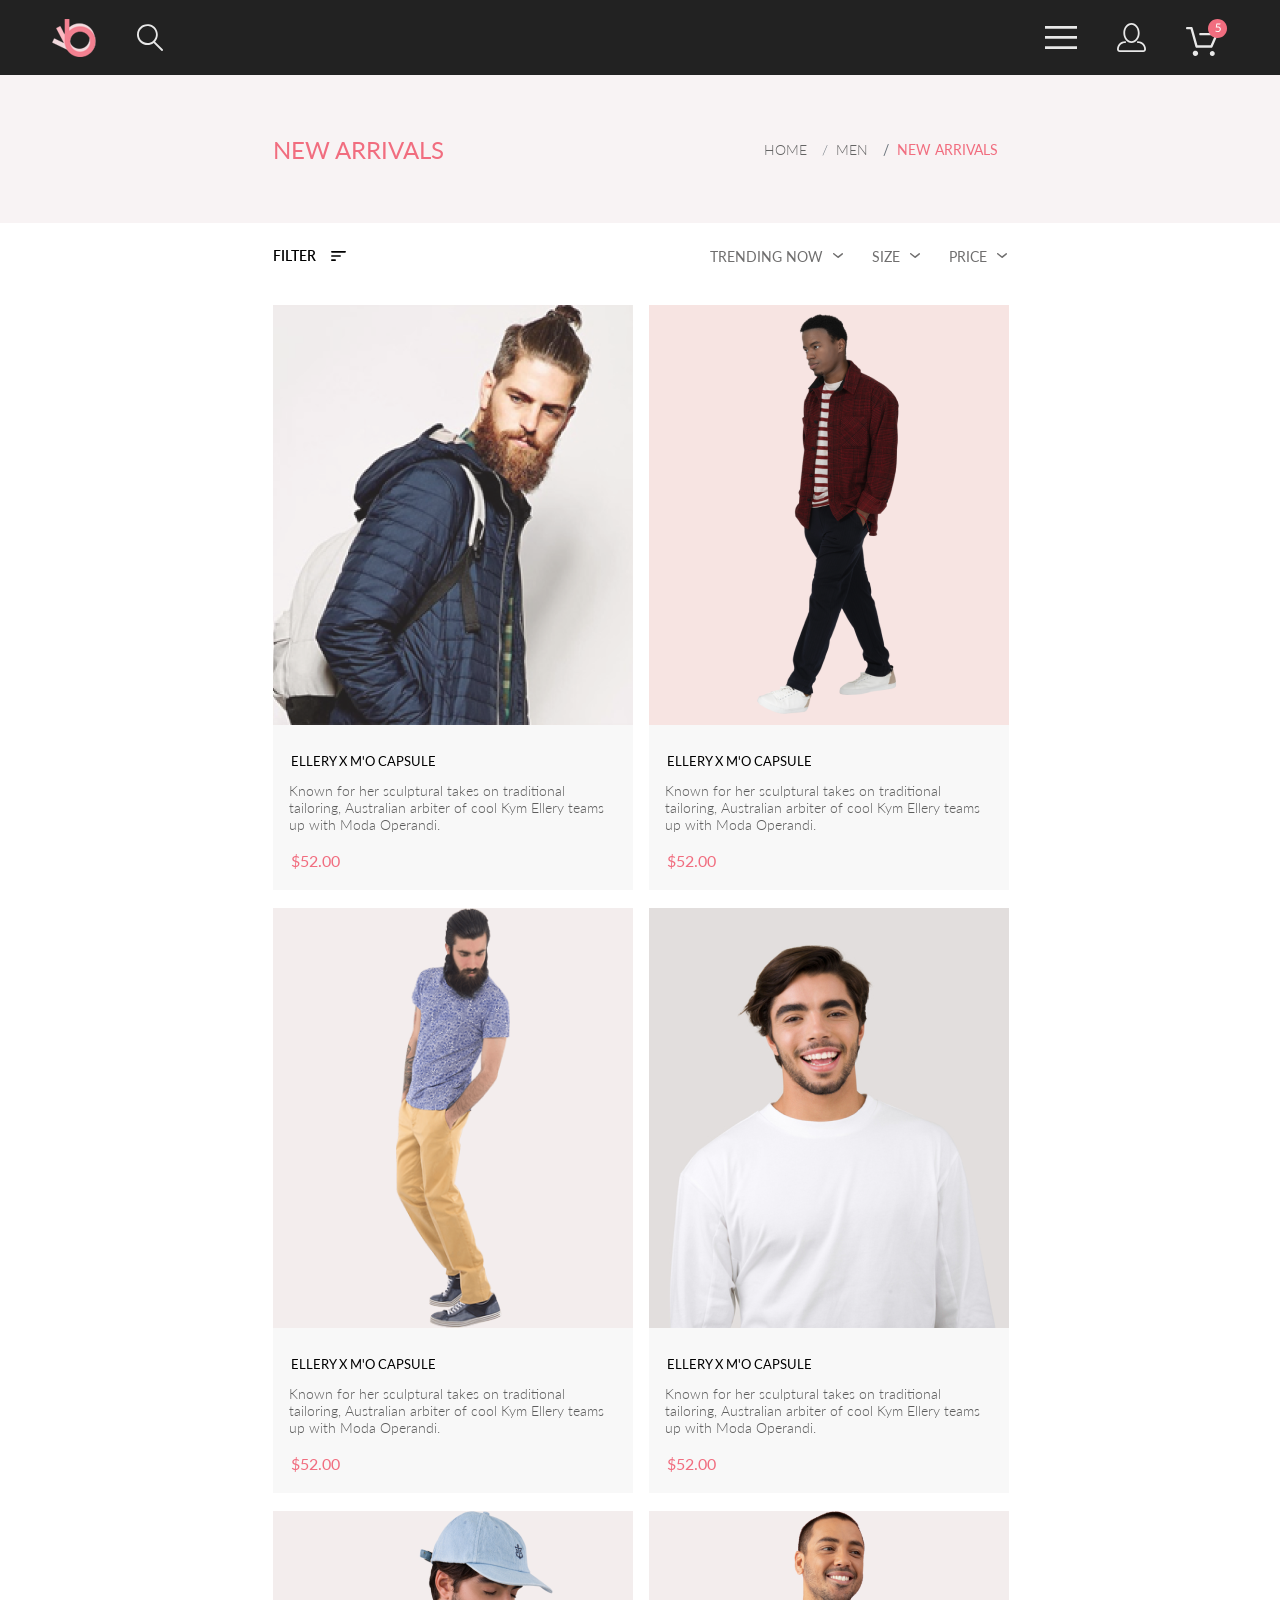
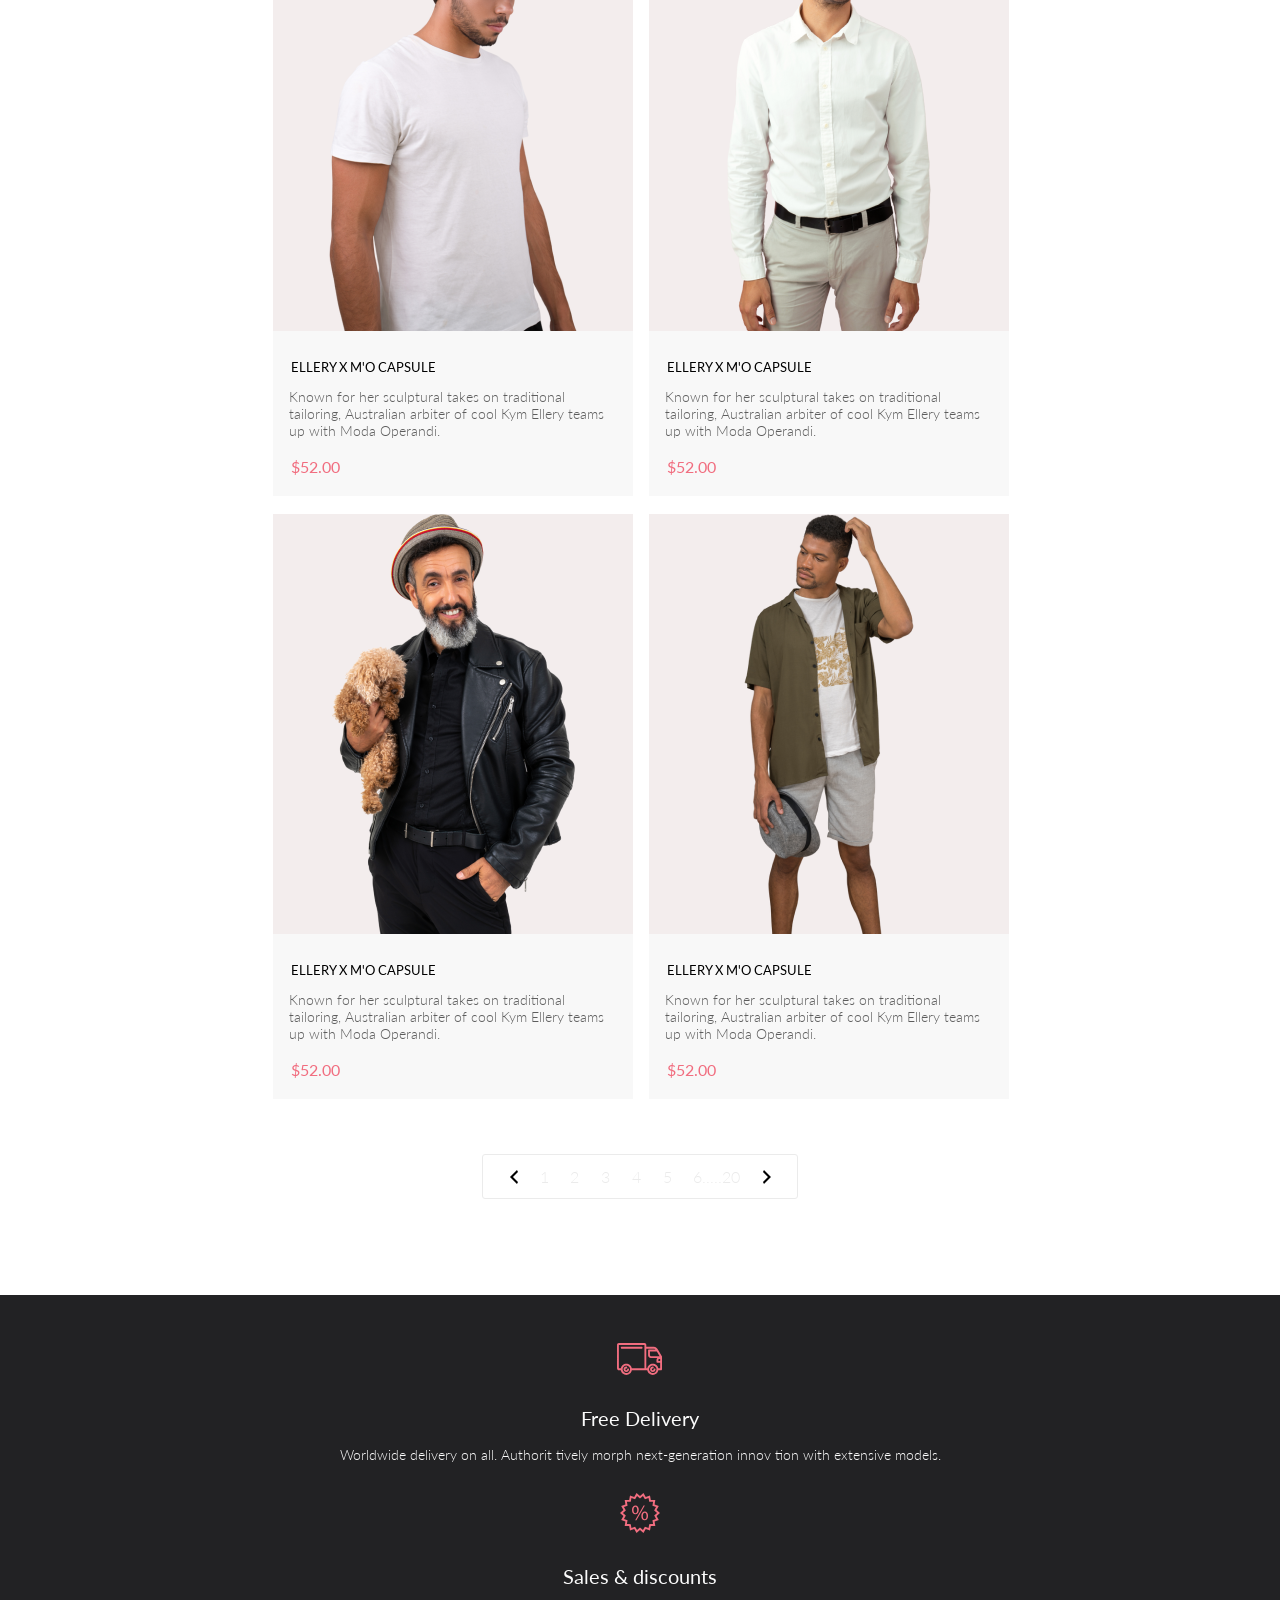
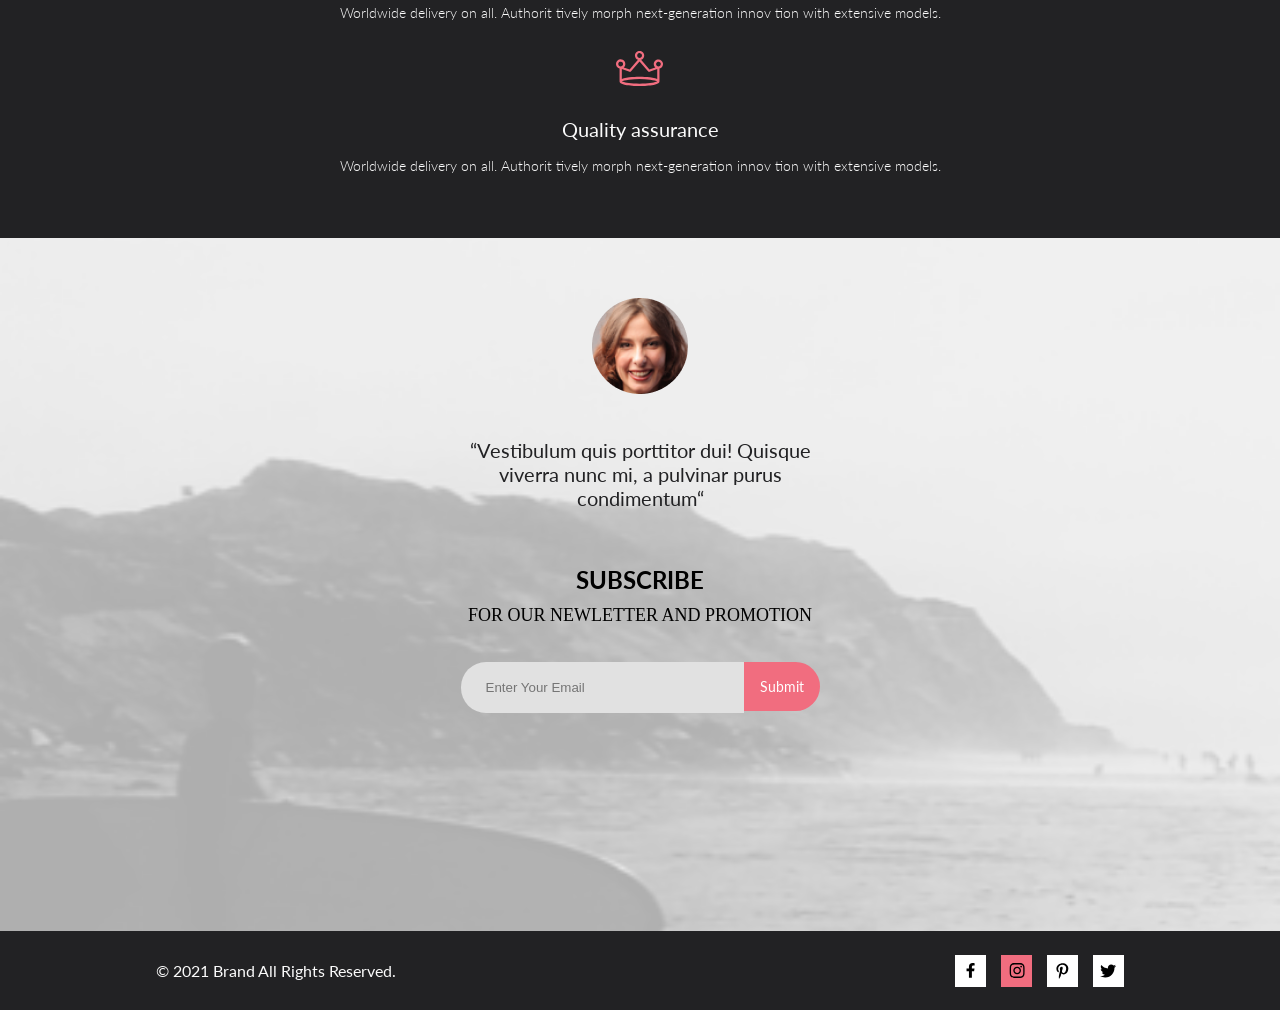
==== lesson-4/catalog.html @ 2f90cafa "init: start homework 4" ====
<!DOCTYPE html>
<html lang="en">
<head>
    <meta charset="UTF-8">
    <meta http-equiv="X-UA-Compatible" content="IE=edge">
    <meta name="viewport" content="width=device-width, initial-scale=1.0">
    <title>Catalog</title>
    <link rel="stylesheet" href="style.css">
    <link rel="preconnect" href="https://fonts.googleapis.com">
    <link rel="preconnect" href="https://fonts.gstatic.com" crossorigin>
    <link href="https://fonts.googleapis.com/css2?family=Lato&display=swap" rel="stylesheet">
    <link rel="preconnect" href="https://fonts.googleapis.com">
    <link rel="preconnect" href="https://fonts.gstatic.com" crossorigin>
    <link href="https://fonts.googleapis.com/css2?family=Lato:wght@300;400&display=swap" rel="stylesheet">
</head>
<body>
    <header>
        <nav>
            <ul class="nav__list">
                <li class="nav__left">
                    <div class="nav__item"><img src="images/Logo.svg" alt="Logo"></div>
                    <div class="nav__item"><img src="images/Search.svg" alt="Search"></div>
                </li>
                <li class="nav__right">
                    <div class="nav__item"><img src="images/Menu.svg" alt="nav"></div>
                    <div class="nav__item"><img src="images/Personal.svg" alt="Personal"></div>
                    <div class="nav__item"><img src="images/Basket.svg" alt="Basket"></div>   
                </li>
            </ul>
        </nav>
        <div class="breadcrump__block">
            <div class="container breadcrump__block">
                <div class="breadcrump__heading">New arrivals</div>
                <div class="breadcrumb">
                    <a class="breadcrumb-item" href="#">home</a>
                    <a class="breadcrumb-item" href="#">men</a>
                    <div class="breadcrumb-item breadcrumb-item_active">New arrivals</div>
                </div>  
            </div>
        </div>
    </header>
    <div class="container">
        <div class="filter">
            <div class="filter_left">
                <span class="filter_left_text">FILTER</span>
                <img class="filter_icon" src="images/filter.svg" alt="filter">
            </div>
            <div class="filter_right">
                <div class="filter_right_text">TRENDING NOW</div>
                <img src="images/vector_filter.svg" alt="filter">
                <div class="filter_right_text">SIZE</div>
                <img src="images/vector_filter.svg" alt="filter">
                <div class="filter_right_text">PRICE</div>
                <img src="images/vector_filter.svg" alt="filter">
            </div>
        </div>
    </div>
    <main class="container main_catalog">
        <div class="main__list">
            <div class="main__card">
                <img src="images/main_bags.png" alt="main_bags">
                <div class="main__card_header">Ellery x M'O capsule</div>
                <div class="main__card_description">Known for her sculptural takes on traditional tailoring, Australian arbiter of cool Kym Ellery teams up with Moda Operandi.</div>
                <div class="item_description main__card_price">$52.00</div>
            </div>
            <div class="main__card">
                <img src="images/main_sneakers.png" alt="main_bags">
                <div class="main__card_header">Ellery x M'O capsule</div>
                <div class="main__card_description">Known for her sculptural takes on traditional tailoring, Australian arbiter of cool Kym Ellery teams up with Moda Operandi.</div>
                <div class="item_description main__card_price">$52.00</div>
            </div>
            <div class="main__card main__card_none">
                <img src="images/main_hats.png" alt="main_bags">
                <div class="main__card_header">Ellery x M'O capsule</div>
                <div class="main__card_description">Known for her sculptural takes on traditional tailoring, Australian arbiter of cool Kym Ellery teams up with Moda Operandi.</div>
                <div class="item_description main__card_price">$52.00</div>
            </div>
            <div class="main__card">
                <img src="images/main_boots.png" alt="main_bags">
                <div class="main__card_header">Ellery x M'O capsule</div>
                <div class="main__card_description">Known for her sculptural takes on traditional tailoring, Australian arbiter of cool Kym Ellery teams up with Moda Operandi.</div>
                <div class="item_description main__card_price">$52.00</div>
            </div>
            <div class="main__card">
                <img src="images/main_longsleeve.png" alt="main_bags">
                <div class="main__card_header">Ellery x M'O capsule</div>
                <div class="main__card_description">Known for her sculptural takes on traditional tailoring, Australian arbiter of cool Kym Ellery teams up with Moda Operandi.</div>
                <div class="item_description main__card_price">$52.00</div>
            </div>
            <div class="main__card">
                <img src="images/main_caps.png" alt="main_bags">
                <div class="main__card_header">Ellery x M'O capsule</div>
                <div class="main__card_description">Known for her sculptural takes on traditional tailoring, Australian arbiter of cool Kym Ellery teams up with Moda Operandi.</div>
                <div class="item_description main__card_price">$52.00</div>
            </div>
            <div class="main__card">
                <img src="images/main_t-shirts.png" alt="main_bags">
                <div class="main__card_header">Ellery x M'O capsule</div>
                <div class="main__card_description">Known for her sculptural takes on traditional tailoring, Australian arbiter of cool Kym Ellery teams up with Moda Operandi.</div>
                <div class="item_description main__card_price">$52.00</div>
            </div>
            <div class="main__card">
                <img src="images/main_cowboy.png" alt="main_bags">
                <div class="main__card_header">Ellery x M'O capsule</div>
                <div class="main__card_description">Known for her sculptural takes on traditional tailoring, Australian arbiter of cool Kym Ellery teams up with Moda Operandi.</div>
                <div class="item_description main__card_price">$52.00</div>
            </div>
            <div class="main__card">
            <img src="images/main_pants.png" alt="main_bags">
            <div class="main__card_header">Ellery x M'O capsule</div>
            <div class="main__card_description">Known for her sculptural takes on traditional tailoring, Australian arbiter of cool Kym Ellery teams up with Moda Operandi.</div>
            <div class="item_description main__card_price">$52.00</div>
            </div>
        </div>
    </main>
    <div class="pagination">
        <img src="images/pagination_left.svg" alt="pagination_left">
        <a class="page" href="#">1</a>
        <a class="page" href="#">2</a>
        <a class="page" href="#">3</a>
        <a class="page" href="#">4</a>
        <a class="page" href="#">5</a>
        <a class="page" href="#">6.....20</a>
        <img src="images/pagination_right.svg" alt="pagination_right">
    </div>
    <div class="advantages_back">
        <div class="container advantages">
            <div class="advantages__block">
                <img src="images/advantages__delivery.svg" alt="advantages__delivery">
                <div class="advantages_heading">Free Delivery</div>
                <div class="advantages_explanation">Worldwide delivery on all. Authorit tively morph next-generation innov tion with extensive models.</div>
            </div>
            <div class="advantages__block">
                <img src="images/advantages__sales.svg" alt="advantages__sales">
                <div class="advantages_heading">Sales & discounts</div>
                <div class="advantages_explanation">Worldwide delivery on all. Authorit tively morph next-generation innov tion with extensive models.</div>
            </div>
            <div class="advantages__block">
                <img src="images/advantages__quality.svg" alt="advantages__quality">
                <div class="advantages_heading">Quality assurance</div>
                <div class="advantages_explanation">Worldwide delivery on all. Authorit tively morph next-generation innov tion with extensive models.</div>
            </div>
        </div>
    </div>
    <div class="subscribes_back">
        <div class="subscribes">
            <div class="subscribes__reveiw">
                <img src="images/subscribe_reviewer.png" alt="subscribes__reveiwer">
                <div class="subscribes_quote">“Vestibulum quis porttitor dui! Quisque viverra nunc mi, a pulvinar purus condimentum“</div>
            </div>
            <div class="subscribe_us">
                <div class="subscribes_heading">SUBSCRIBE</div>
                <div class="subscribes_explanation">FOR OUR NEWLETTER AND PROMOTION</div>
                <div class="subscribe_block">
                    <form action="" id="form_subscribe">
                        <input type="email" class="subscribe__form_email" placeholder="Enter Your Email"></input>
                    </form>
                    <button class="subscribe__form_button" type="submit" form="form_subscribe" value="Submit">Submit</button>

                </div>                
            </div>
        </div>
    </div>
    <footer>
        <div class="footer__copy">&copy; 2021  Brand  All Rights Reserved.</div>
        <div class="footer__links">
            <div class="footer__icons">
                <img src="images/icons_facebook.svg" alt="icons_facebook">
            </div>
            <div class="footer__icons" style="background-color: #F16D7F">
                <img src="images/icons_instagram.svg" alt="icons_instagram">
            </div>
            <div class="footer__icons">
                <img src="images/icons_pinterest.svg" alt="icons_pinterest">
            </div>
            <div class="footer__icons">
                <img src="images/icons_twitter.svg" alt="icons_twitter">
            </div>
       </div>
    </footer>
</body>
</html>
---- lesson-4/style.css ----
* { margin: 0 auto; }

nav { padding: 0 231px; background-color: #222; }

.nav__list { display: -webkit-box; display: -ms-flexbox; display: flex; -webkit-box-pack: justify; -ms-flex-pack: justify; justify-content: space-between; list-style-type: none; height: 75px; -webkit-box-align: center; -ms-flex-align: center; align-items: center; padding: 0; }

.nav__left { margin: 0; display: -webkit-box; display: -ms-flexbox; display: flex; -webkit-box-pack: justify; -ms-flex-pack: justify; justify-content: space-between; }

.nav__right { margin: 0; display: -webkit-box; display: -ms-flexbox; display: flex; -webkit-box-pack: justify; -ms-flex-pack: justify; justify-content: space-between; }

.nav__item { display: -webkit-box; display: -ms-flexbox; display: flex; -ms-flex-item-align: center; align-self: center; margin: 0 20px; }

.breadcrump__block { background-color: #F8F3F4; height: 148px; display: -webkit-box; display: -ms-flexbox; display: flex; -webkit-box-align: center; -ms-flex-align: center; align-items: center; -webkit-box-pack: justify; -ms-flex-pack: justify; justify-content: space-between; }

.breadcrump__heading { font-family: Lato; font-size: 24px; line-height: 29px; color: #F16D7F; text-transform: uppercase; margin: 0; }

.breadcrumb { list-style: none; display: -webkit-box; display: -ms-flexbox; display: flex; padding-left: 0px; margin: 0; }

.breadcrumb-item { font-family: Lato; font-weight: 300; font-size: 14px; line-height: 17px; color: #636363; padding: 0 10px 0 5px; text-transform: uppercase; text-decoration: none; }

.breadcrumb-item_active { font-weight: normal; color: #F16D7F; }

.breadcrumb-item + .breadcrumb-item::before { display: inline-block; padding-right: 0.5rem; color: #6c757d; content: "/"; }

.filter { display: -webkit-box; display: -ms-flexbox; display: flex; -webkit-box-pack: justify; -ms-flex-pack: justify; justify-content: space-between; width: 670px; margin: 51px 0 65px; }

.filter_left { margin: 0; }

.filter_left .filter_left_text { font-family: Lato; font-weight: 600; font-size: 14px; line-height: 17px; color: #000000; padding-right: 11px; }

.filter_right { margin: 0; display: -webkit-box; display: -ms-flexbox; display: flex; -webkit-box-align: center; -ms-flex-align: center; align-items: center; }

.filter_right_text { display: inline-block; font-family: Lato; font-size: 14px; line-height: 17px; color: #6F6E6E; padding: 0 10px 0 28px; }

.top { height: 764px; background-image: url(images/Background_header.png); display: -webkit-box; display: -ms-flexbox; display: flex; -webkit-box-pack: justify; -ms-flex-pack: justify; justify-content: space-between; }

.top__header { border-left: 12px solid #F16D7F; text-transform: uppercase; font-family: 'Lato', sans-serif; font-size: 32px; line-height: 44px; color: #222222; margin-top: 290px; padding-left: 16px; }

.small-caps { font-size: 150%; }

article { margin-top: 65px; }

.for_women { -ms-grid-row: 1; -ms-grid-column: 1; grid-area: for_women; position: relative; background-image: url(images/for_women.png); background-size: cover; height: 260px; width: 360px; }

.for_men { -ms-grid-row: 1; -ms-grid-column: 2; grid-area: for_men; position: relative; background-image: url(images/for_men.png); background-size: cover; height: 260px; width: 360px; }

.for_kids { -ms-grid-row: 1; -ms-grid-column: 3; grid-area: for_kids; position: relative; background-image: url(images/for_kids.png); background-size: cover; height: 260px; width: 360px; }

.accesories { -ms-grid-row: 2; -ms-grid-column: 1; -ms-grid-column-span: 3; grid-area: accesories; position: relative; width: inherit; background-image: url(images/accesories.png); background-position: center; background-size: cover; height: 180px; width: 1140px; }

.item__list { display: -ms-grid; display: grid; -ms-grid-columns: (1fr)[3]; grid-template-columns: repeat(3, 1fr); -ms-grid-rows: auto; grid-template-rows: auto; grid-template-areas: "for_women for_men for_kids"  "accesories accesories accesories"; grid-gap: 30px; }

.item__for_women { position: absolute; margin-left: 103px; margin-top: 105px; }

.item__for_men { position: absolute; margin-left: 125px; margin-top: 105px; }

.item__for_kids { position: absolute; margin-left: 123px; margin-top: 105px; }

.item__accesories { position: absolute; margin-left: 490px; margin-top: 65px; }

.item_description { font-family: 'Lato', sans-serif; font-size: 16px; line-height: 19px; text-align: center; color: #FFFFFF; }

.item_name { font-family: 'Lato', sans-serif; font-size: 24px; line-height: 29px; text-align: center; color: #F16D7F; }

main { margin-top: 96px; }

.main__heading { font-size: 30px; line-height: 36px; color: #222222; margin-bottom: 6px; }

.main__paragraph { font-size: 14px; line-height: 17px; color: #9F9F9F; margin-bottom: 48px; }

.main__list { display: -ms-grid; display: grid; -ms-grid-columns: (1fr)[3]; grid-template-columns: repeat(3, 1fr); grid-gap: 30px; margin-bottom: 49px; }

.main__card { background-color: #F8F8F8; }

.main__card_header { font-family: Lato, sans-serif; font-size: 13px; line-height: 16px; color: #000000; margin-top: 25px; margin-left: 18px; text-transform: uppercase; }

.main__card_description { font-family: Lato; font-weight: 300; font-size: 14px; line-height: 17px; color: #5D5D5D; margin: 13px 29px 18px 16px; }

.main__card_price { color: #F16D7F; text-align: left; margin-bottom: 20px; margin-left: 18px; }

.main__button { display: -webkit-box; display: -ms-flexbox; display: flex; -webkit-box-align: center; -ms-flex-align: center; align-items: center; border: 1px solid #FF6A6A; color: #FFFFFF; background-color: #F26376; width: 211px; height: 47px; margin-bottom: 100px; font-family: Lato; font-size: 16px; line-height: 19px; }

.main__button:hover { color: #F26376; background-color: #E5E5E5; }

.pagination { width: 284px; height: 43px; border: 1px solid #EBEBEB; border-radius: 3px; display: -webkit-box; display: -ms-flexbox; display: flex; -webkit-box-align: center; -ms-flex-align: center; align-items: center; margin-bottom: 96px; padding: 0 15px; }

.page { text-decoration: none; font-family: Lato; font-weight: 300; font-size: 16px; line-height: 19px; color: #EBEBEB; }

.advantages_back { background-color: #222224; }

.advantages { display: -ms-grid; display: grid; -ms-grid-columns: (1fr)[3]; grid-template-columns: repeat(3, 1fr); gap: 30px; text-align: center; color: #FBFBFB; font-family: Lato; padding-top: 103px; padding-bottom: 104px; }

.advantages .advantages__delivery { display: -webkit-box; display: -ms-flexbox; display: flex; -webkit-box-orient: vertical; -webkit-box-direction: normal; -ms-flex-direction: column; flex-direction: column; -webkit-box-pack: justify; -ms-flex-pack: justify; justify-content: space-between; padding-left: 22px; padding-right: 22px; }

.advantages .advantages_heading { margin-top: 28px; margin-bottom: 16px; font-size: 20px; line-height: 24px; }

.advantages .advantages_explanation { font-weight: 300; font-size: 14px; line-height: 17px; }

.subscribes_back { background-image: url(images/subscribe_back.png); }

.subscribes { background: rgba(244, 244, 244, 0.7); display: -webkit-box; display: -ms-flexbox; display: flex; -webkit-box-align: center; -ms-flex-align: center; align-items: center; text-align: center; height: 448px; -webkit-box-pack: justify; -ms-flex-pack: justify; justify-content: space-between; }

.subscribes .subscribes__reveiw { width: 359px; }

.subscribes .subscribes__reveiw .subscribes_quote { margin-top: 40px; font-family: Lato; font-size: 20px; line-height: 24px; color: #222224; }

.subscribes .subscribe_us { width: 359px; }

.subscribes .subscribe_us .subscribes_heading { font-family: Lato; font-size: 24px; font-weight: 700; line-height: 40px; }

.subscribes .subscribe_us .subscribes_explanation { font-size: 18px; font-weight: 400; line-height: 30px; margin-bottom: 32px; }

.subscribes .subscribe_us .subscribe_block { display: -webkit-box; display: -ms-flexbox; display: flex; }

.subscribes .subscribe_us .subscribe_block .subscribe__form_email { width: 256px; height: 49px; background-color: #E1E1E1; border: none; border-radius: 25px 0 0 25px; padding-left: 25px; }

.subscribes .subscribe_us .subscribe_block .subscribe__form_button { width: 100px; height: 49px; background-color: #F16D7F; border: none; border-radius: 0 25px 25px 0; font-family: Lato; font-size: 14px; line-height: 17px; text-align: center; color: #FFFFFF; }

footer { background-color: #222224; height: 79px; display: -webkit-box; display: -ms-flexbox; display: flex; -webkit-box-pack: justify; -ms-flex-pack: justify; justify-content: space-between; -webkit-box-align: center; -ms-flex-align: center; align-items: center; }

footer .footer__copy { font-family: Lato; font-size: 16px; line-height: 19px; color: #FBFBFB; padding-right: 233px; }

footer .footer__links { display: -webkit-box; display: -ms-flexbox; display: flex; }

footer .footer__icons { display: -webkit-box; display: -ms-flexbox; display: flex; -webkit-box-align: center; -ms-flex-align: center; align-items: center; width: 31px; height: 32px; background-color: #FFFFFF; margin-left: 15px; }

@media (min-width: 1600px) { .container { width: 1140px; } }

@media (max-width: 1600px) and (min-width: 768px) { .container { width: 735px; }
  nav { padding: 0 32px; }
  .filter { width: 735px; margin: 24px 0 40px; }
  .top { height: 368px; }
  .top__image { height: 100%; }
  .top__header { font-size: 24px; line-height: 36px; margin-top: 138px; padding-left: 16px; }
  .small-caps { font-size: 186%; }
  .item__list { gap: 20px; }
  article { margin-top: 20px; }
  .for_women { height: 168px; width: 232px; }
  .for_men { height: 168px; width: 232px; }
  .for_kids { height: 168px; width: 232px; }
  .accesories { height: 116px; width: 735px; }
  .item__for_women { margin-left: 40px; margin-top: 59px; }
  .item__for_men { margin-left: 61px; margin-top: 59px; }
  .item__for_kids { margin-left: 59px; margin-top: 59px; }
  .item__accesories { margin-left: 284px; margin-top: 39px; }
  main { margin-top: 155px; }
  .main_catalog { margin-top: 0; margin-bottom: 55px; }
  .main__card_none { display: none; }
  .main__heading { margin-bottom: 3px; }
  .main__paragraph { margin-bottom: 74px; }
  .main__list { -ms-grid-columns: (1fr)[2]; grid-template-columns: repeat(2, 1fr); -ms-grid-rows: (1fr)[3]; grid-template-rows: repeat(3, 1fr); grid-gap: 18px 16px; margin-bottom: 33px; }
  .main__card_header { margin-top: 24px; }
  .main__button { margin-bottom: 65px; }
  .advantages { -ms-grid-columns: 1fr; grid-template-columns: 1fr; padding-top: 48px; padding-bottom: 64px; }
  .subscribes_back { background-size: 400%; background-position-x: 20%; background-position-y: 72%; }
  .subscribes { -webkit-box-orient: vertical; -webkit-box-direction: normal; -ms-flex-direction: column; flex-direction: column; -webkit-box-pack: start; -ms-flex-pack: start; justify-content: start; height: 693px; }
  .subscribes .subscribes__reveiw { margin-top: 60px; }
  .subscribes .subscribe_us { margin-top: 50px; } }

@media (max-width: 768px) { .container { width: 359px; }
  nav { padding: 0 16px; }
  .nav__right { margin-right: 10px; }
  .nav__right :nth-child(n + 2) { display: none; }
  .filter { width: 359px; }
  .filter_left_text { display: none; }
  .filter_icon { width: 250%; }
  .filter_right_text { padding: 0 9px 0 24px; }
  .breadcrump__block { display: block; text-align: center; }
  .breadcrump__heading { padding-top: 24px; margin-bottom: 32px; }
  .breadcrumb { display: -webkit-inline-box; display: -ms-inline-flexbox; display: inline-flex; }
  .top { height: 363px; margin: 0; }
  .top__image { display: none; }
  .top__header { font-size: 20px; line-height: 30px; margin-top: 138px; padding-left: 16px; }
  .small-caps { font-size: 190%; }
  .item__list { display: -webkit-box; display: -ms-flexbox; display: flex; -webkit-box-orient: vertical; -webkit-box-direction: normal; -ms-flex-direction: column; flex-direction: column; }
  .for_women { height: 247px; width: 343px; }
  .for_men { height: 247px; width: 343px; }
  .for_kids { height: 247px; width: 343px; }
  .accesories { width: 343px; height: 111px; }
  .item__for_women { margin-left: 94px; margin-top: 95px; }
  .item__for_men { margin-left: 120px; margin-top: 102px; }
  .item__for_kids { margin-left: 112px; margin-top: 105px; }
  .item__accesories { margin-left: 88px; margin-top: 35px; }
  .main__list { display: -ms-grid; display: grid; -ms-grid-columns: 1fr; grid-template-columns: 1fr; grid-gap: 17px; margin-bottom: 41px; }
  .main__card_none { display: none; }
  .main__card_header { margin-top: 23px; }
  .main__button { margin-bottom: 97px; }
  .advantages { -ms-grid-columns: 1fr; grid-template-columns: 1fr; padding-top: 48px; padding-bottom: 81px; }
  .subscribes_back { background-size: 400%; background-position-x: 27%; background-position-y: 88%; }
  .subscribes { -webkit-box-orient: vertical; -webkit-box-direction: normal; -ms-flex-direction: column; flex-direction: column; -webkit-box-pack: start; -ms-flex-pack: start; justify-content: start; height: 550px; }
  .subscribes .subscribes__reveiw { margin-top: 60px; }
  .subscribes .subscribes__reveiw .subscribes_quote { font-size: 18px; line-height: 22px; }
  .subscribes .subscribe_us { margin-top: 60px; }
  .subscribes .subscribe_us .subscribes_heading { line-height: 37px; }
  .subscribes .subscribe_us .subscribes_explanation { font-size: 14px; line-height: 21px; margin-bottom: 22px; }
  footer { height: 143px; -webkit-box-orient: vertical; -webkit-box-direction: reverse; -ms-flex-direction: column-reverse; flex-direction: column-reverse; -webkit-box-pack: start; -ms-flex-pack: start; justify-content: start; }
  footer .footer__copy { padding-right: 0; padding-top: 40px; }
  footer .footer__links { padding-top: 43px; } }
/*# sourceMappingURL=style.css.map */
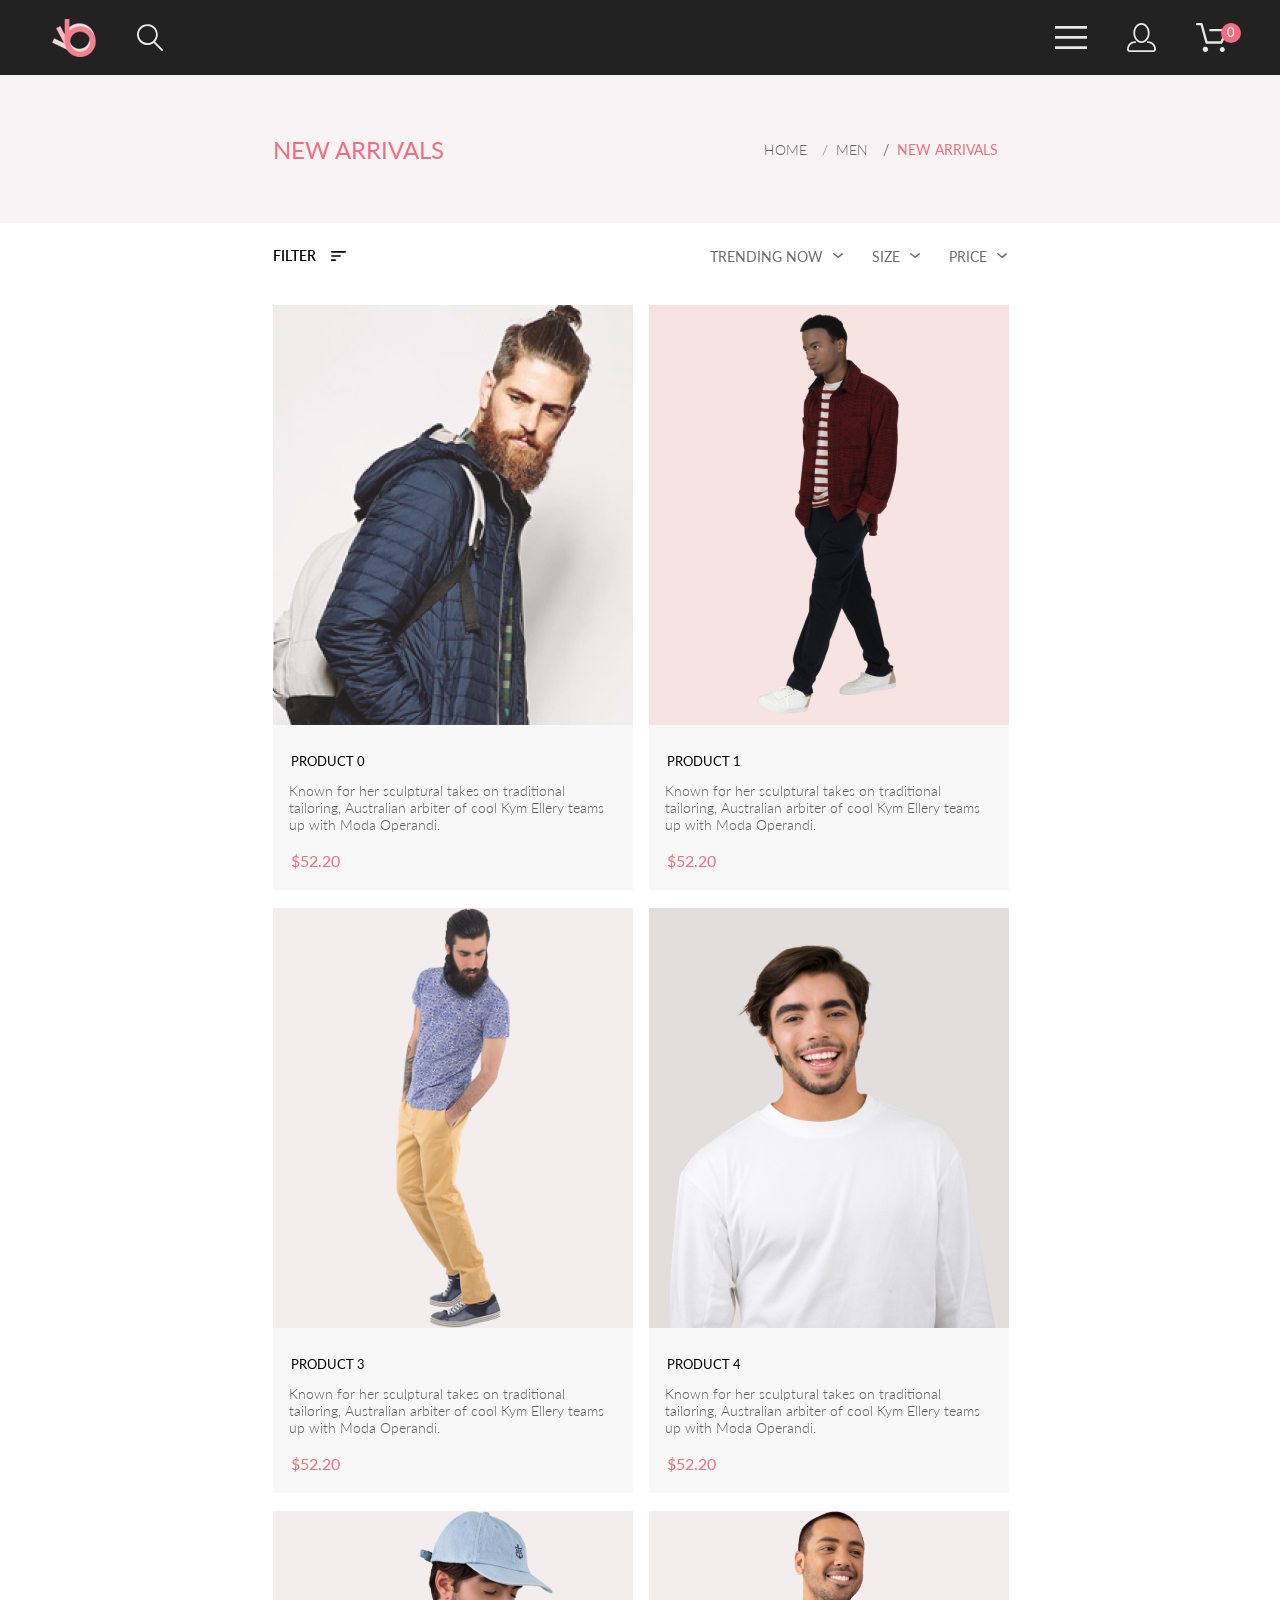
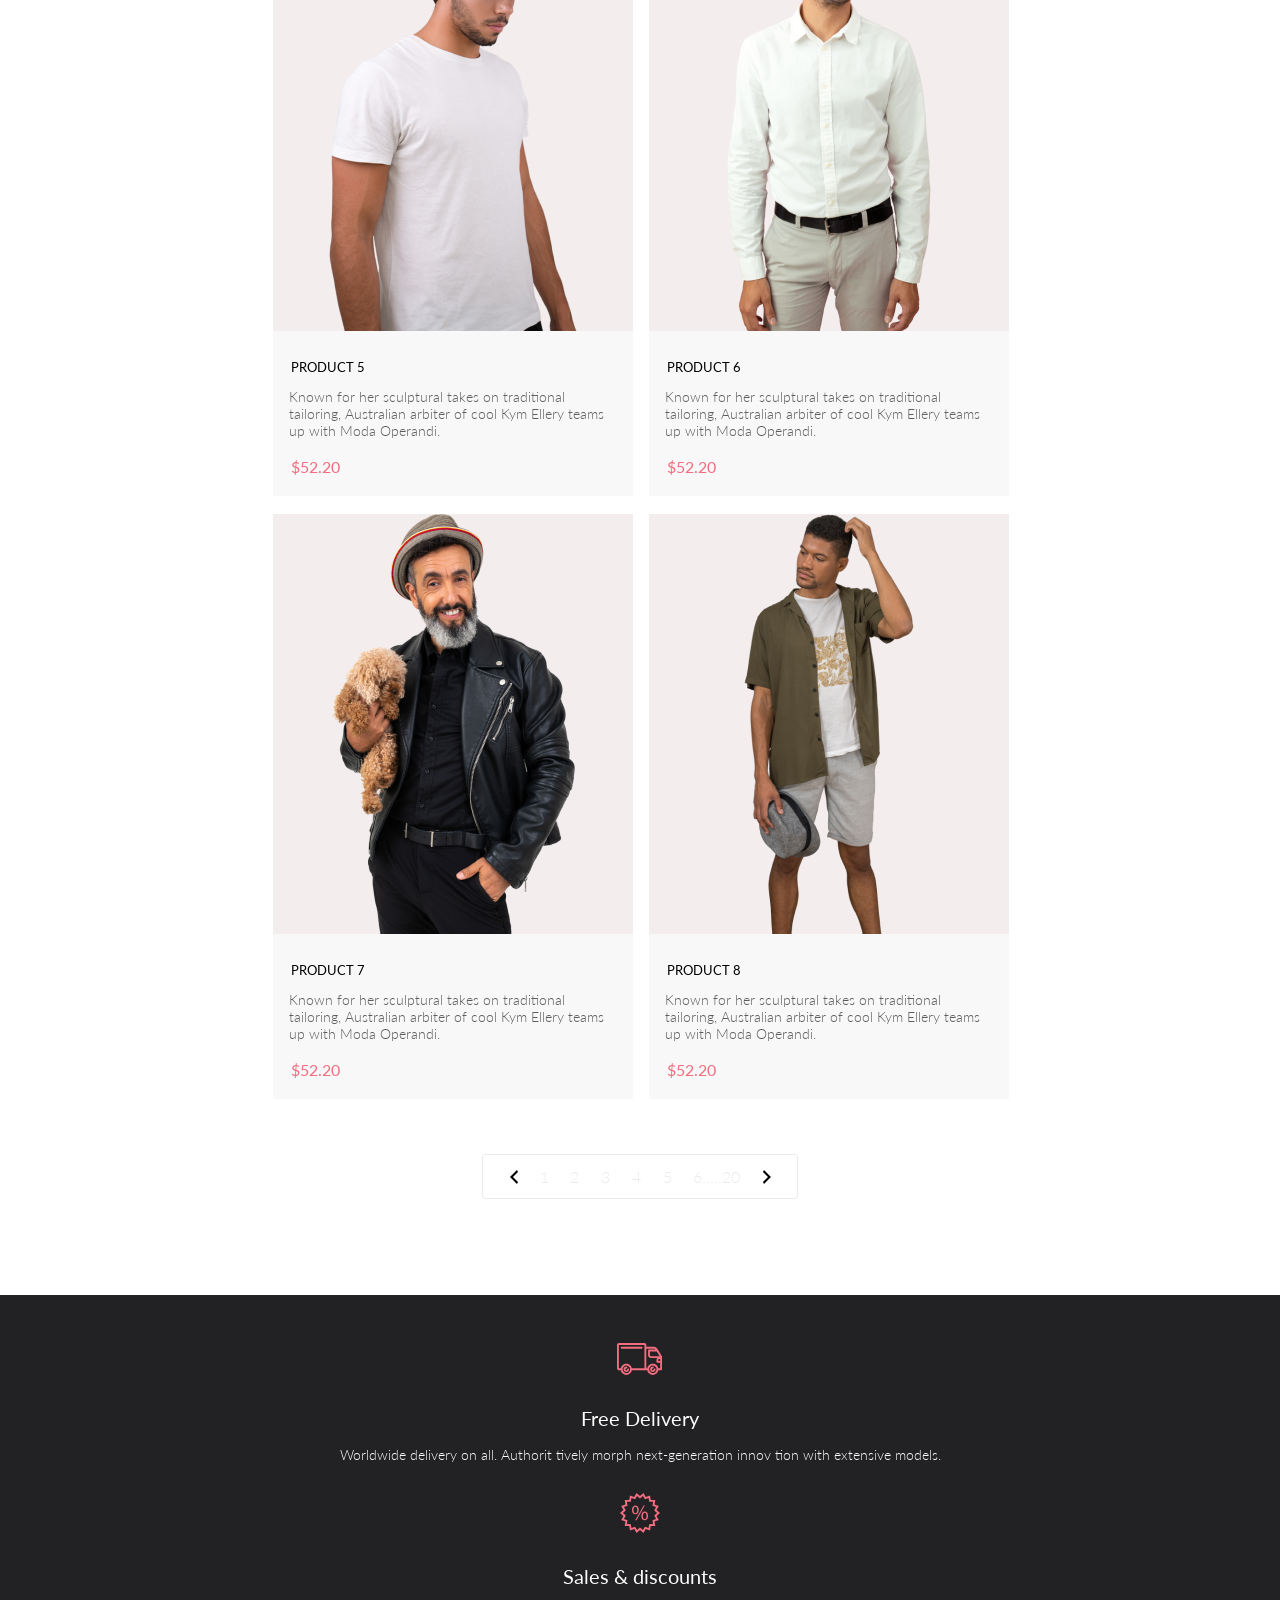
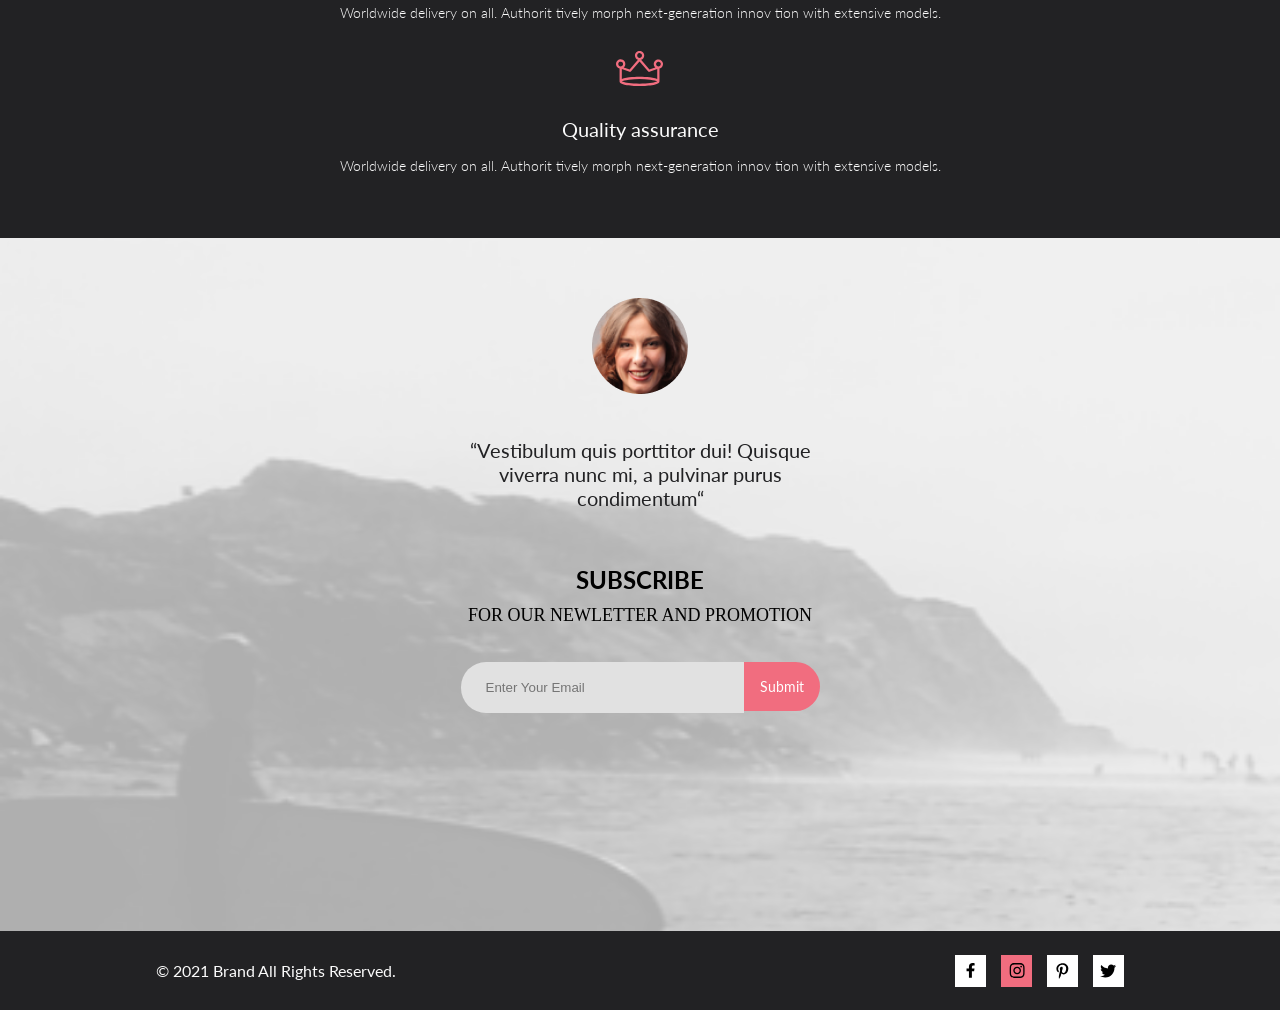
==== commit c2d74197: "init: add script of cart" ====
--- a/lesson-4/catalog.html
+++ b/lesson-4/catalog.html
@@ -1,5 +1,6 @@
 <!DOCTYPE html>
 <html lang="en">
+
 <head>
     <meta charset="UTF-8">
     <meta http-equiv="X-UA-Compatible" content="IE=edge">
@@ -12,7 +13,9 @@
     <link rel="preconnect" href="https://fonts.googleapis.com">
     <link rel="preconnect" href="https://fonts.gstatic.com" crossorigin>
     <link href="https://fonts.googleapis.com/css2?family=Lato:wght@300;400&display=swap" rel="stylesheet">
+    <script async src="script.js"></script>
 </head>
+
 <body>
     <header>
         <nav>
@@ -24,7 +27,23 @@
                 <li class="nav__right">
                     <div class="nav__item"><img src="images/Menu.svg" alt="nav"></div>
                     <div class="nav__item"><img src="images/Personal.svg" alt="Personal"></div>
-                    <div class="nav__item"><img src="images/Basket.svg" alt="Basket"></div>   
+                    <div class="nav__item cart_button"><img src="images/cart.svg" alt="Basket">
+                        <div class="cart__products_count">
+                            <div class="productsCount">0</div>
+                        </div>
+                        <div class="basket hidden">
+                            <div class="basketRow basketHeader">
+                                <div>Название товара</div>
+                                <div>Количество</div>
+                                <div>Цена за шт.</div>
+                                <div>Итого</div>
+                            </div>
+                            <div class="basketTotal">
+                                Товаров в корзине на сумму:
+                                $<span class="basketTotalValue">0</span>
+                            </div>
+                        </div>
+                    </div>
                 </li>
             </ul>
         </nav>
@@ -35,7 +54,7 @@
                     <a class="breadcrumb-item" href="#">home</a>
                     <a class="breadcrumb-item" href="#">men</a>
                     <div class="breadcrumb-item breadcrumb-item_active">New arrivals</div>
-                </div>  
+                </div>
             </div>
         </div>
     </header>
@@ -57,59 +76,128 @@
     </div>
     <main class="container main_catalog">
         <div class="main__list">
-            <div class="main__card">
+            <div class="main__card" data-id="1Product 0" data-price="52.20">
                 <img src="images/main_bags.png" alt="main_bags">
-                <div class="main__card_header">Ellery x M'O capsule</div>
-                <div class="main__card_description">Known for her sculptural takes on traditional tailoring, Australian arbiter of cool Kym Ellery teams up with Moda Operandi.</div>
-                <div class="item_description main__card_price">$52.00</div>
-            </div>
-            <div class="main__card">
+                <div class="featuredImgDark">
+                    <button class="card-button">
+                        <img src="images/cart.svg" alt="cart">
+                        <div class="button-text">Add to Cart</div>
+                    </button>
+                </div>
+                <div class="main__card_header" data-id="1" data-name="Product 0" data-price="35.90">Product 0</div>
+                <div class="main__card_description">Known for her sculptural takes on traditional tailoring, Australian
+                    arbiter of cool Kym Ellery teams up with Moda Operandi.</div>
+                <div class="item_description main__card_price">$52.00</div>
+                <div class="featuredImgDark">
+                    <button class="card-button">
+                        <img src="images/cart.svg" alt="cart">
+                        <div class="button-text">Add to Cart</div>
+                    </button>
+                </div>
+            </div>
+            <div class="main__card" data-id="2" data-name="Product 1" data-price="33.00">
                 <img src="images/main_sneakers.png" alt="main_bags">
-                <div class="main__card_header">Ellery x M'O capsule</div>
-                <div class="main__card_description">Known for her sculptural takes on traditional tailoring, Australian arbiter of cool Kym Ellery teams up with Moda Operandi.</div>
-                <div class="item_description main__card_price">$52.00</div>
-            </div>
-            <div class="main__card main__card_none">
+                <div class="main__card_header">Product 1</div>
+                <div class="main__card_description">Known for her sculptural takes on traditional tailoring, Australian
+                    arbiter of cool Kym Ellery teams up with Moda Operandi.</div>
+                <div class="item_description main__card_price">$52.00</div>
+                <div class="featuredImgDark">
+                    <button class="card-button">
+                        <img src="images/cart.svg" alt="cart">
+                        <div class="button-text">Add to Cart</div>
+                    </button>
+                </div>
+            </div>
+            <div class="main__card main__card_none" data-id="3" data-name="Product 2" data-price="30.20">
                 <img src="images/main_hats.png" alt="main_bags">
-                <div class="main__card_header">Ellery x M'O capsule</div>
-                <div class="main__card_description">Known for her sculptural takes on traditional tailoring, Australian arbiter of cool Kym Ellery teams up with Moda Operandi.</div>
-                <div class="item_description main__card_price">$52.00</div>
-            </div>
-            <div class="main__card">
+                <div class="main__card_header">Product 2</div>
+                <div class="main__card_description">Known for her sculptural takes on traditional tailoring, Australian
+                    arbiter of cool Kym Ellery teams up with Moda Operandi.</div>
+                <div class="item_description main__card_price">$52.00</div>
+                <div class="featuredImgDark">
+                    <button class="card-button">
+                        <img src="images/cart.svg" alt="cart">
+                        <div class="button-text">Add to Cart</div>
+                    </button>
+                </div>
+            </div>
+            <div class="main__card" data-id="4" data-name="Product 3" data-price="25.90">
                 <img src="images/main_boots.png" alt="main_bags">
-                <div class="main__card_header">Ellery x M'O capsule</div>
-                <div class="main__card_description">Known for her sculptural takes on traditional tailoring, Australian arbiter of cool Kym Ellery teams up with Moda Operandi.</div>
-                <div class="item_description main__card_price">$52.00</div>
-            </div>
-            <div class="main__card">
+                <div class="main__card_header">Product 3</div>
+                <div class="main__card_description">Known for her sculptural takes on traditional tailoring, Australian
+                    arbiter of cool Kym Ellery teams up with Moda Operandi.</div>
+                <div class="item_description main__card_price">$52.00</div>
+                <div class="featuredImgDark">
+                    <button class="card-button">
+                        <img src="images/cart.svg" alt="cart">
+                        <div class="button-text">Add to Cart</div>
+                    </button>
+                </div>
+            </div>
+            <div class="main__card" data-id="5" data-name="Product 4" data-price="60.70">
                 <img src="images/main_longsleeve.png" alt="main_bags">
-                <div class="main__card_header">Ellery x M'O capsule</div>
-                <div class="main__card_description">Known for her sculptural takes on traditional tailoring, Australian arbiter of cool Kym Ellery teams up with Moda Operandi.</div>
-                <div class="item_description main__card_price">$52.00</div>
-            </div>
-            <div class="main__card">
+                <div class="main__card_header">Product 4</div>
+                <div class="main__card_description">Known for her sculptural takes on traditional tailoring, Australian
+                    arbiter of cool Kym Ellery teams up with Moda Operandi.</div>
+                <div class="item_description main__card_price">$52.00</div>
+                <div class="featuredImgDark">
+                    <button class="card-button">
+                        <img src="images/cart.svg" alt="cart">
+                        <div class="button-text">Add to Cart</div>
+                    </button>
+                </div>
+            </div>
+            <div class="main__card" data-id="6" data-name="Product 5" data-price="59.20">
                 <img src="images/main_caps.png" alt="main_bags">
-                <div class="main__card_header">Ellery x M'O capsule</div>
-                <div class="main__card_description">Known for her sculptural takes on traditional tailoring, Australian arbiter of cool Kym Ellery teams up with Moda Operandi.</div>
-                <div class="item_description main__card_price">$52.00</div>
-            </div>
-            <div class="main__card">
+                <div class="main__card_header">Product 5</div>
+                <div class="main__card_description">Known for her sculptural takes on traditional tailoring, Australian
+                    arbiter of cool Kym Ellery teams up with Moda Operandi.</div>
+                <div class="item_description main__card_price">$52.00</div>
+                <div class="featuredImgDark">
+                    <button class="card-button">
+                        <img src="images/cart.svg" alt="cart">
+                        <div class="button-text">Add to Cart</div>
+                    </button>
+                </div>
+            </div>
+            <div class="main__card" data-id="7" data-name="Product 6" data-price="92.20">
                 <img src="images/main_t-shirts.png" alt="main_bags">
-                <div class="main__card_header">Ellery x M'O capsule</div>
-                <div class="main__card_description">Known for her sculptural takes on traditional tailoring, Australian arbiter of cool Kym Ellery teams up with Moda Operandi.</div>
-                <div class="item_description main__card_price">$52.00</div>
-            </div>
-            <div class="main__card">
+                <div class="main__card_header">Product 6</div>
+                <div class="main__card_description">Known for her sculptural takes on traditional tailoring, Australian
+                    arbiter of cool Kym Ellery teams up with Moda Operandi.</div>
+                <div class="item_description main__card_price">$52.00</div>
+                <div class="featuredImgDark">
+                    <button class="card-button">
+                        <img src="images/cart.svg" alt="cart">
+                        <div class="button-text">Add to Cart</div>
+                    </button>
+                </div>
+            </div>
+            <div class="main__card" data-id="8" data-name="Product 7" data-price="12.20">
                 <img src="images/main_cowboy.png" alt="main_bags">
-                <div class="main__card_header">Ellery x M'O capsule</div>
-                <div class="main__card_description">Known for her sculptural takes on traditional tailoring, Australian arbiter of cool Kym Ellery teams up with Moda Operandi.</div>
-                <div class="item_description main__card_price">$52.00</div>
-            </div>
-            <div class="main__card">
-            <img src="images/main_pants.png" alt="main_bags">
-            <div class="main__card_header">Ellery x M'O capsule</div>
-            <div class="main__card_description">Known for her sculptural takes on traditional tailoring, Australian arbiter of cool Kym Ellery teams up with Moda Operandi.</div>
-            <div class="item_description main__card_price">$52.00</div>
+                <div class="main__card_header">Product 7</div>
+                <div class="main__card_description">Known for her sculptural takes on traditional tailoring, Australian
+                    arbiter of cool Kym Ellery teams up with Moda Operandi.</div>
+                <div class="item_description main__card_price">$52.00</div>
+                <div class="featuredImgDark">
+                    <button class="card-button">
+                        <img src="images/cart.svg" alt="cart">
+                        <div class="button-text">Add to Cart</div>
+                    </button>
+                </div>
+            </div>
+            <div class="main__card" data-id="9" data-name="Product 8" data-price="68.20">
+                <img src="images/main_pants.png" alt="main_bags">
+                <div class="main__card_header">Product 8</div>
+                <div class="main__card_description">Known for her sculptural takes on traditional tailoring, Australian
+                    arbiter of cool Kym Ellery teams up with Moda Operandi.</div>
+                <div class="item_description main__card_price">$52.00</div>
+                <div class="featuredImgDark">
+                    <button class="card-button">
+                        <img src="images/cart.svg" alt="cart">
+                        <div class="button-text">Add to Cart</div>
+                    </button>
+                </div>
             </div>
         </div>
     </main>
@@ -128,17 +216,20 @@
             <div class="advantages__block">
                 <img src="images/advantages__delivery.svg" alt="advantages__delivery">
                 <div class="advantages_heading">Free Delivery</div>
-                <div class="advantages_explanation">Worldwide delivery on all. Authorit tively morph next-generation innov tion with extensive models.</div>
+                <div class="advantages_explanation">Worldwide delivery on all. Authorit tively morph next-generation
+                    innov tion with extensive models.</div>
             </div>
             <div class="advantages__block">
                 <img src="images/advantages__sales.svg" alt="advantages__sales">
                 <div class="advantages_heading">Sales & discounts</div>
-                <div class="advantages_explanation">Worldwide delivery on all. Authorit tively morph next-generation innov tion with extensive models.</div>
+                <div class="advantages_explanation">Worldwide delivery on all. Authorit tively morph next-generation
+                    innov tion with extensive models.</div>
             </div>
             <div class="advantages__block">
                 <img src="images/advantages__quality.svg" alt="advantages__quality">
                 <div class="advantages_heading">Quality assurance</div>
-                <div class="advantages_explanation">Worldwide delivery on all. Authorit tively morph next-generation innov tion with extensive models.</div>
+                <div class="advantages_explanation">Worldwide delivery on all. Authorit tively morph next-generation
+                    innov tion with extensive models.</div>
             </div>
         </div>
     </div>
@@ -146,7 +237,8 @@
         <div class="subscribes">
             <div class="subscribes__reveiw">
                 <img src="images/subscribe_reviewer.png" alt="subscribes__reveiwer">
-                <div class="subscribes_quote">“Vestibulum quis porttitor dui! Quisque viverra nunc mi, a pulvinar purus condimentum“</div>
+                <div class="subscribes_quote">“Vestibulum quis porttitor dui! Quisque viverra nunc mi, a pulvinar purus
+                    condimentum“</div>
             </div>
             <div class="subscribe_us">
                 <div class="subscribes_heading">SUBSCRIBE</div>
@@ -155,14 +247,15 @@
                     <form action="" id="form_subscribe">
                         <input type="email" class="subscribe__form_email" placeholder="Enter Your Email"></input>
                     </form>
-                    <button class="subscribe__form_button" type="submit" form="form_subscribe" value="Submit">Submit</button>
-
-                </div>                
+                    <button class="subscribe__form_button" type="submit" form="form_subscribe"
+                        value="Submit">Submit</button>
+
+                </div>
             </div>
         </div>
     </div>
     <footer>
-        <div class="footer__copy">&copy; 2021  Brand  All Rights Reserved.</div>
+        <div class="footer__copy">&copy; 2021 Brand All Rights Reserved.</div>
         <div class="footer__links">
             <div class="footer__icons">
                 <img src="images/icons_facebook.svg" alt="icons_facebook">
@@ -176,7 +269,8 @@
             <div class="footer__icons">
                 <img src="images/icons_twitter.svg" alt="icons_twitter">
             </div>
-       </div>
+        </div>
     </footer>
 </body>
+
 </html>
--- a/lesson-4/style.css
+++ b/lesson-4/style.css
@@ -1,200 +1,957 @@
-* { margin: 0 auto; }
-
-nav { padding: 0 231px; background-color: #222; }
-
-.nav__list { display: -webkit-box; display: -ms-flexbox; display: flex; -webkit-box-pack: justify; -ms-flex-pack: justify; justify-content: space-between; list-style-type: none; height: 75px; -webkit-box-align: center; -ms-flex-align: center; align-items: center; padding: 0; }
-
-.nav__left { margin: 0; display: -webkit-box; display: -ms-flexbox; display: flex; -webkit-box-pack: justify; -ms-flex-pack: justify; justify-content: space-between; }
-
-.nav__right { margin: 0; display: -webkit-box; display: -ms-flexbox; display: flex; -webkit-box-pack: justify; -ms-flex-pack: justify; justify-content: space-between; }
-
-.nav__item { display: -webkit-box; display: -ms-flexbox; display: flex; -ms-flex-item-align: center; align-self: center; margin: 0 20px; }
-
-.breadcrump__block { background-color: #F8F3F4; height: 148px; display: -webkit-box; display: -ms-flexbox; display: flex; -webkit-box-align: center; -ms-flex-align: center; align-items: center; -webkit-box-pack: justify; -ms-flex-pack: justify; justify-content: space-between; }
-
-.breadcrump__heading { font-family: Lato; font-size: 24px; line-height: 29px; color: #F16D7F; text-transform: uppercase; margin: 0; }
-
-.breadcrumb { list-style: none; display: -webkit-box; display: -ms-flexbox; display: flex; padding-left: 0px; margin: 0; }
-
-.breadcrumb-item { font-family: Lato; font-weight: 300; font-size: 14px; line-height: 17px; color: #636363; padding: 0 10px 0 5px; text-transform: uppercase; text-decoration: none; }
-
-.breadcrumb-item_active { font-weight: normal; color: #F16D7F; }
-
-.breadcrumb-item + .breadcrumb-item::before { display: inline-block; padding-right: 0.5rem; color: #6c757d; content: "/"; }
-
-.filter { display: -webkit-box; display: -ms-flexbox; display: flex; -webkit-box-pack: justify; -ms-flex-pack: justify; justify-content: space-between; width: 670px; margin: 51px 0 65px; }
-
-.filter_left { margin: 0; }
-
-.filter_left .filter_left_text { font-family: Lato; font-weight: 600; font-size: 14px; line-height: 17px; color: #000000; padding-right: 11px; }
-
-.filter_right { margin: 0; display: -webkit-box; display: -ms-flexbox; display: flex; -webkit-box-align: center; -ms-flex-align: center; align-items: center; }
-
-.filter_right_text { display: inline-block; font-family: Lato; font-size: 14px; line-height: 17px; color: #6F6E6E; padding: 0 10px 0 28px; }
-
-.top { height: 764px; background-image: url(images/Background_header.png); display: -webkit-box; display: -ms-flexbox; display: flex; -webkit-box-pack: justify; -ms-flex-pack: justify; justify-content: space-between; }
-
-.top__header { border-left: 12px solid #F16D7F; text-transform: uppercase; font-family: 'Lato', sans-serif; font-size: 32px; line-height: 44px; color: #222222; margin-top: 290px; padding-left: 16px; }
-
-.small-caps { font-size: 150%; }
-
-article { margin-top: 65px; }
-
-.for_women { -ms-grid-row: 1; -ms-grid-column: 1; grid-area: for_women; position: relative; background-image: url(images/for_women.png); background-size: cover; height: 260px; width: 360px; }
-
-.for_men { -ms-grid-row: 1; -ms-grid-column: 2; grid-area: for_men; position: relative; background-image: url(images/for_men.png); background-size: cover; height: 260px; width: 360px; }
-
-.for_kids { -ms-grid-row: 1; -ms-grid-column: 3; grid-area: for_kids; position: relative; background-image: url(images/for_kids.png); background-size: cover; height: 260px; width: 360px; }
-
-.accesories { -ms-grid-row: 2; -ms-grid-column: 1; -ms-grid-column-span: 3; grid-area: accesories; position: relative; width: inherit; background-image: url(images/accesories.png); background-position: center; background-size: cover; height: 180px; width: 1140px; }
-
-.item__list { display: -ms-grid; display: grid; -ms-grid-columns: (1fr)[3]; grid-template-columns: repeat(3, 1fr); -ms-grid-rows: auto; grid-template-rows: auto; grid-template-areas: "for_women for_men for_kids" - "accesories accesories accesories"; grid-gap: 30px; }
-
-.item__for_women { position: absolute; margin-left: 103px; margin-top: 105px; }
-
-.item__for_men { position: absolute; margin-left: 125px; margin-top: 105px; }
-
-.item__for_kids { position: absolute; margin-left: 123px; margin-top: 105px; }
-
-.item__accesories { position: absolute; margin-left: 490px; margin-top: 65px; }
-
-.item_description { font-family: 'Lato', sans-serif; font-size: 16px; line-height: 19px; text-align: center; color: #FFFFFF; }
-
-.item_name { font-family: 'Lato', sans-serif; font-size: 24px; line-height: 29px; text-align: center; color: #F16D7F; }
-
-main { margin-top: 96px; }
-
-.main__heading { font-size: 30px; line-height: 36px; color: #222222; margin-bottom: 6px; }
-
-.main__paragraph { font-size: 14px; line-height: 17px; color: #9F9F9F; margin-bottom: 48px; }
-
-.main__list { display: -ms-grid; display: grid; -ms-grid-columns: (1fr)[3]; grid-template-columns: repeat(3, 1fr); grid-gap: 30px; margin-bottom: 49px; }
-
-.main__card { background-color: #F8F8F8; }
-
-.main__card_header { font-family: Lato, sans-serif; font-size: 13px; line-height: 16px; color: #000000; margin-top: 25px; margin-left: 18px; text-transform: uppercase; }
-
-.main__card_description { font-family: Lato; font-weight: 300; font-size: 14px; line-height: 17px; color: #5D5D5D; margin: 13px 29px 18px 16px; }
-
-.main__card_price { color: #F16D7F; text-align: left; margin-bottom: 20px; margin-left: 18px; }
-
-.main__button { display: -webkit-box; display: -ms-flexbox; display: flex; -webkit-box-align: center; -ms-flex-align: center; align-items: center; border: 1px solid #FF6A6A; color: #FFFFFF; background-color: #F26376; width: 211px; height: 47px; margin-bottom: 100px; font-family: Lato; font-size: 16px; line-height: 19px; }
-
-.main__button:hover { color: #F26376; background-color: #E5E5E5; }
-
-.pagination { width: 284px; height: 43px; border: 1px solid #EBEBEB; border-radius: 3px; display: -webkit-box; display: -ms-flexbox; display: flex; -webkit-box-align: center; -ms-flex-align: center; align-items: center; margin-bottom: 96px; padding: 0 15px; }
-
-.page { text-decoration: none; font-family: Lato; font-weight: 300; font-size: 16px; line-height: 19px; color: #EBEBEB; }
-
-.advantages_back { background-color: #222224; }
-
-.advantages { display: -ms-grid; display: grid; -ms-grid-columns: (1fr)[3]; grid-template-columns: repeat(3, 1fr); gap: 30px; text-align: center; color: #FBFBFB; font-family: Lato; padding-top: 103px; padding-bottom: 104px; }
-
-.advantages .advantages__delivery { display: -webkit-box; display: -ms-flexbox; display: flex; -webkit-box-orient: vertical; -webkit-box-direction: normal; -ms-flex-direction: column; flex-direction: column; -webkit-box-pack: justify; -ms-flex-pack: justify; justify-content: space-between; padding-left: 22px; padding-right: 22px; }
-
-.advantages .advantages_heading { margin-top: 28px; margin-bottom: 16px; font-size: 20px; line-height: 24px; }
-
-.advantages .advantages_explanation { font-weight: 300; font-size: 14px; line-height: 17px; }
-
-.subscribes_back { background-image: url(images/subscribe_back.png); }
-
-.subscribes { background: rgba(244, 244, 244, 0.7); display: -webkit-box; display: -ms-flexbox; display: flex; -webkit-box-align: center; -ms-flex-align: center; align-items: center; text-align: center; height: 448px; -webkit-box-pack: justify; -ms-flex-pack: justify; justify-content: space-between; }
-
-.subscribes .subscribes__reveiw { width: 359px; }
-
-.subscribes .subscribes__reveiw .subscribes_quote { margin-top: 40px; font-family: Lato; font-size: 20px; line-height: 24px; color: #222224; }
-
-.subscribes .subscribe_us { width: 359px; }
-
-.subscribes .subscribe_us .subscribes_heading { font-family: Lato; font-size: 24px; font-weight: 700; line-height: 40px; }
-
-.subscribes .subscribe_us .subscribes_explanation { font-size: 18px; font-weight: 400; line-height: 30px; margin-bottom: 32px; }
-
-.subscribes .subscribe_us .subscribe_block { display: -webkit-box; display: -ms-flexbox; display: flex; }
-
-.subscribes .subscribe_us .subscribe_block .subscribe__form_email { width: 256px; height: 49px; background-color: #E1E1E1; border: none; border-radius: 25px 0 0 25px; padding-left: 25px; }
-
-.subscribes .subscribe_us .subscribe_block .subscribe__form_button { width: 100px; height: 49px; background-color: #F16D7F; border: none; border-radius: 0 25px 25px 0; font-family: Lato; font-size: 14px; line-height: 17px; text-align: center; color: #FFFFFF; }
-
-footer { background-color: #222224; height: 79px; display: -webkit-box; display: -ms-flexbox; display: flex; -webkit-box-pack: justify; -ms-flex-pack: justify; justify-content: space-between; -webkit-box-align: center; -ms-flex-align: center; align-items: center; }
-
-footer .footer__copy { font-family: Lato; font-size: 16px; line-height: 19px; color: #FBFBFB; padding-right: 233px; }
-
-footer .footer__links { display: -webkit-box; display: -ms-flexbox; display: flex; }
-
-footer .footer__icons { display: -webkit-box; display: -ms-flexbox; display: flex; -webkit-box-align: center; -ms-flex-align: center; align-items: center; width: 31px; height: 32px; background-color: #FFFFFF; margin-left: 15px; }
-
-@media (min-width: 1600px) { .container { width: 1140px; } }
-
-@media (max-width: 1600px) and (min-width: 768px) { .container { width: 735px; }
-  nav { padding: 0 32px; }
-  .filter { width: 735px; margin: 24px 0 40px; }
-  .top { height: 368px; }
-  .top__image { height: 100%; }
-  .top__header { font-size: 24px; line-height: 36px; margin-top: 138px; padding-left: 16px; }
-  .small-caps { font-size: 186%; }
-  .item__list { gap: 20px; }
-  article { margin-top: 20px; }
-  .for_women { height: 168px; width: 232px; }
-  .for_men { height: 168px; width: 232px; }
-  .for_kids { height: 168px; width: 232px; }
-  .accesories { height: 116px; width: 735px; }
-  .item__for_women { margin-left: 40px; margin-top: 59px; }
-  .item__for_men { margin-left: 61px; margin-top: 59px; }
-  .item__for_kids { margin-left: 59px; margin-top: 59px; }
-  .item__accesories { margin-left: 284px; margin-top: 39px; }
-  main { margin-top: 155px; }
-  .main_catalog { margin-top: 0; margin-bottom: 55px; }
-  .main__card_none { display: none; }
-  .main__heading { margin-bottom: 3px; }
-  .main__paragraph { margin-bottom: 74px; }
-  .main__list { -ms-grid-columns: (1fr)[2]; grid-template-columns: repeat(2, 1fr); -ms-grid-rows: (1fr)[3]; grid-template-rows: repeat(3, 1fr); grid-gap: 18px 16px; margin-bottom: 33px; }
-  .main__card_header { margin-top: 24px; }
-  .main__button { margin-bottom: 65px; }
-  .advantages { -ms-grid-columns: 1fr; grid-template-columns: 1fr; padding-top: 48px; padding-bottom: 64px; }
-  .subscribes_back { background-size: 400%; background-position-x: 20%; background-position-y: 72%; }
-  .subscribes { -webkit-box-orient: vertical; -webkit-box-direction: normal; -ms-flex-direction: column; flex-direction: column; -webkit-box-pack: start; -ms-flex-pack: start; justify-content: start; height: 693px; }
-  .subscribes .subscribes__reveiw { margin-top: 60px; }
-  .subscribes .subscribe_us { margin-top: 50px; } }
-
-@media (max-width: 768px) { .container { width: 359px; }
-  nav { padding: 0 16px; }
-  .nav__right { margin-right: 10px; }
-  .nav__right :nth-child(n + 2) { display: none; }
-  .filter { width: 359px; }
-  .filter_left_text { display: none; }
-  .filter_icon { width: 250%; }
-  .filter_right_text { padding: 0 9px 0 24px; }
-  .breadcrump__block { display: block; text-align: center; }
-  .breadcrump__heading { padding-top: 24px; margin-bottom: 32px; }
-  .breadcrumb { display: -webkit-inline-box; display: -ms-inline-flexbox; display: inline-flex; }
-  .top { height: 363px; margin: 0; }
-  .top__image { display: none; }
-  .top__header { font-size: 20px; line-height: 30px; margin-top: 138px; padding-left: 16px; }
-  .small-caps { font-size: 190%; }
-  .item__list { display: -webkit-box; display: -ms-flexbox; display: flex; -webkit-box-orient: vertical; -webkit-box-direction: normal; -ms-flex-direction: column; flex-direction: column; }
-  .for_women { height: 247px; width: 343px; }
-  .for_men { height: 247px; width: 343px; }
-  .for_kids { height: 247px; width: 343px; }
-  .accesories { width: 343px; height: 111px; }
-  .item__for_women { margin-left: 94px; margin-top: 95px; }
-  .item__for_men { margin-left: 120px; margin-top: 102px; }
-  .item__for_kids { margin-left: 112px; margin-top: 105px; }
-  .item__accesories { margin-left: 88px; margin-top: 35px; }
-  .main__list { display: -ms-grid; display: grid; -ms-grid-columns: 1fr; grid-template-columns: 1fr; grid-gap: 17px; margin-bottom: 41px; }
-  .main__card_none { display: none; }
-  .main__card_header { margin-top: 23px; }
-  .main__button { margin-bottom: 97px; }
-  .advantages { -ms-grid-columns: 1fr; grid-template-columns: 1fr; padding-top: 48px; padding-bottom: 81px; }
-  .subscribes_back { background-size: 400%; background-position-x: 27%; background-position-y: 88%; }
-  .subscribes { -webkit-box-orient: vertical; -webkit-box-direction: normal; -ms-flex-direction: column; flex-direction: column; -webkit-box-pack: start; -ms-flex-pack: start; justify-content: start; height: 550px; }
-  .subscribes .subscribes__reveiw { margin-top: 60px; }
-  .subscribes .subscribes__reveiw .subscribes_quote { font-size: 18px; line-height: 22px; }
-  .subscribes .subscribe_us { margin-top: 60px; }
-  .subscribes .subscribe_us .subscribes_heading { line-height: 37px; }
-  .subscribes .subscribe_us .subscribes_explanation { font-size: 14px; line-height: 21px; margin-bottom: 22px; }
-  footer { height: 143px; -webkit-box-orient: vertical; -webkit-box-direction: reverse; -ms-flex-direction: column-reverse; flex-direction: column-reverse; -webkit-box-pack: start; -ms-flex-pack: start; justify-content: start; }
-  footer .footer__copy { padding-right: 0; padding-top: 40px; }
-  footer .footer__links { padding-top: 43px; } }
+* {
+  margin: 0 auto;
+}
+
+nav {
+  padding: 0 231px;
+  background-color: #222;
+}
+
+.nav__list {
+  display: -webkit-box;
+  display: -ms-flexbox;
+  display: flex;
+  -webkit-box-pack: justify;
+      -ms-flex-pack: justify;
+          justify-content: space-between;
+  list-style-type: none;
+  height: 75px;
+  -webkit-box-align: center;
+      -ms-flex-align: center;
+          align-items: center;
+  padding: 0;
+}
+
+.nav__left {
+  margin: 0;
+  display: -webkit-box;
+  display: -ms-flexbox;
+  display: flex;
+  -webkit-box-pack: justify;
+      -ms-flex-pack: justify;
+          justify-content: space-between;
+}
+
+.nav__right {
+  margin: 0;
+  display: -webkit-box;
+  display: -ms-flexbox;
+  display: flex;
+  -webkit-box-pack: justify;
+      -ms-flex-pack: justify;
+          justify-content: space-between;
+}
+
+.nav__item {
+  display: -webkit-box;
+  display: -ms-flexbox;
+  display: flex;
+  -ms-flex-item-align: center;
+      align-self: center;
+  margin: 0 20px;
+  position: relative;
+}
+
+.cart__products_count {
+  position: absolute;
+  background: #F16D7F;
+  border-radius: 50%;
+  width: 20px;
+  height: 20px;
+  left: 25px;
+}
+
+.rightHeader {
+  position: relative;
+}
+
+.basket {
+  position: absolute;
+  z-index: 3;
+  right: 0;
+  top: 37px;
+  background: white;
+  padding: 10px;
+  border: 1px solid #ebebeb;
+  border-radius: 3px;
+  font-size: 14px;
+}
+
+.hidden {
+  display: none;
+}
+
+@media (min-width: 340px) {
+  .basket {
+    font-size: 16px;
+  }
+}
+
+@media (min-width: 552px) {
+  .basket {
+    width: 500px;
+  }
+}
+
+.basketRow {
+  display: -ms-grid;
+  display: grid;
+  -ms-grid-columns: (1fr)[4];
+      grid-template-columns: repeat(4, 1fr);
+  gap: 10px;
+  margin-bottom: 10px;
+  border-bottom: 1px solid #ebebeb;
+  padding-bottom: 10px;
+}
+
+.basketHeader {
+  font-weight: bold;
+}
+
+.basketTotal {
+  font-weight: bold;
+  text-align: right;
+}
+
+.productsCount {
+  font-family: Lato;
+  font-size: 13px;
+  line-height: 19px;
+  color: #ffffff;
+  text-align: center;
+}
+
+.breadcrump__block {
+  background-color: #F8F3F4;
+  height: 148px;
+  display: -webkit-box;
+  display: -ms-flexbox;
+  display: flex;
+  -webkit-box-align: center;
+      -ms-flex-align: center;
+          align-items: center;
+  -webkit-box-pack: justify;
+      -ms-flex-pack: justify;
+          justify-content: space-between;
+}
+
+.breadcrump__heading {
+  font-family: Lato;
+  font-size: 24px;
+  line-height: 29px;
+  color: #F16D7F;
+  text-transform: uppercase;
+  margin: 0;
+}
+
+.breadcrumb {
+  list-style: none;
+  display: -webkit-box;
+  display: -ms-flexbox;
+  display: flex;
+  padding-left: 0px;
+  margin: 0;
+}
+
+.breadcrumb-item {
+  font-family: Lato;
+  font-weight: 300;
+  font-size: 14px;
+  line-height: 17px;
+  color: #636363;
+  padding: 0 10px 0 5px;
+  text-transform: uppercase;
+  text-decoration: none;
+}
+
+.breadcrumb-item_active {
+  font-weight: normal;
+  color: #F16D7F;
+}
+
+.breadcrumb-item + .breadcrumb-item::before {
+  display: inline-block;
+  padding-right: 0.5rem;
+  color: #6c757d;
+  content: "/";
+}
+
+.filter {
+  display: -webkit-box;
+  display: -ms-flexbox;
+  display: flex;
+  -webkit-box-pack: justify;
+      -ms-flex-pack: justify;
+          justify-content: space-between;
+  width: 670px;
+  margin: 51px 0 65px;
+}
+
+.filter_left {
+  margin: 0;
+}
+
+.filter_left .filter_left_text {
+  font-family: Lato;
+  font-weight: 600;
+  font-size: 14px;
+  line-height: 17px;
+  color: #000000;
+  padding-right: 11px;
+}
+
+.filter_right {
+  margin: 0;
+  display: -webkit-box;
+  display: -ms-flexbox;
+  display: flex;
+  -webkit-box-align: center;
+      -ms-flex-align: center;
+          align-items: center;
+}
+
+.filter_right_text {
+  display: inline-block;
+  font-family: Lato;
+  font-size: 14px;
+  line-height: 17px;
+  color: #6F6E6E;
+  padding: 0 10px 0 28px;
+}
+
+.top {
+  height: 764px;
+  background-image: url(images/Background_header.png);
+  display: -webkit-box;
+  display: -ms-flexbox;
+  display: flex;
+  -webkit-box-pack: justify;
+      -ms-flex-pack: justify;
+          justify-content: space-between;
+}
+
+.top__header {
+  border-left: 12px solid #F16D7F;
+  text-transform: uppercase;
+  font-family: 'Lato', sans-serif;
+  font-size: 32px;
+  line-height: 44px;
+  color: #222222;
+  margin-top: 290px;
+  padding-left: 16px;
+}
+
+.small-caps {
+  font-size: 150%;
+}
+
+article {
+  margin-top: 65px;
+}
+
+.featuredImgDark {
+  position: absolute;
+  height: 100%;
+  top: 0px;
+  width: 100%;
+  background-color: #222222;
+  opacity: 0.5;
+  display: none;
+  padding-top: calc(80%);
+}
+
+.card-button {
+  width: 211px;
+  height: 47px;
+  border: 1px solid #FF6A6A;
+  background: none;
+  font-family: Lato;
+  font-weight: 400;
+  font-size: 16px;
+  line-height: 19px;
+  color: #F26376;
+  display: -webkit-box;
+  display: -ms-flexbox;
+  display: flex;
+  -webkit-box-align: center;
+      -ms-flex-align: center;
+          align-items: center;
+  -webkit-box-pack: center;
+      -ms-flex-pack: center;
+          justify-content: center;
+  padding-left: 24px;
+  padding-right: 33px;
+  margin-bottom: 65px;
+  display: flex;
+}
+
+.button-text {
+  margin-left: 13px;
+}
+
+.for_women {
+  -ms-grid-row: 1;
+  -ms-grid-column: 1;
+  grid-area: for_women;
+  position: relative;
+  background-image: url(images/for_women.png);
+  background-size: cover;
+  height: 260px;
+  width: 360px;
+}
+
+.for_men {
+  -ms-grid-row: 1;
+  -ms-grid-column: 2;
+  grid-area: for_men;
+  position: relative;
+  background-image: url(images/for_men.png);
+  background-size: cover;
+  height: 260px;
+  width: 360px;
+}
+
+.for_kids {
+  -ms-grid-row: 1;
+  -ms-grid-column: 3;
+  grid-area: for_kids;
+  position: relative;
+  background-image: url(images/for_kids.png);
+  background-size: cover;
+  height: 260px;
+  width: 360px;
+}
+
+.accesories {
+  -ms-grid-row: 2;
+  -ms-grid-column: 1;
+  -ms-grid-column-span: 3;
+  grid-area: accesories;
+  position: relative;
+  width: inherit;
+  background-image: url(images/accesories.png);
+  background-position: center;
+  background-size: cover;
+  height: 180px;
+  width: 1140px;
+}
+
+.item__list {
+  display: -ms-grid;
+  display: grid;
+  -ms-grid-columns: (1fr)[3];
+      grid-template-columns: repeat(3, 1fr);
+  -ms-grid-rows: auto;
+      grid-template-rows: auto;
+      grid-template-areas: "for_women for_men for_kids"+ "accesories accesories accesories";
+  grid-gap: 30px;
+}
+
+.item__for_women {
+  position: absolute;
+  margin-left: 103px;
+  margin-top: 105px;
+}
+
+.item__for_men {
+  position: absolute;
+  margin-left: 125px;
+  margin-top: 105px;
+}
+
+.item__for_kids {
+  position: absolute;
+  margin-left: 123px;
+  margin-top: 105px;
+}
+
+.item__accesories {
+  position: absolute;
+  margin-left: 490px;
+  margin-top: 65px;
+}
+
+.item_description {
+  font-family: 'Lato', sans-serif;
+  font-size: 16px;
+  line-height: 19px;
+  text-align: center;
+  color: #FFFFFF;
+}
+
+.item_name {
+  font-family: 'Lato', sans-serif;
+  font-size: 24px;
+  line-height: 29px;
+  text-align: center;
+  color: #F16D7F;
+}
+
+main {
+  margin-top: 96px;
+}
+
+.main__heading {
+  font-size: 30px;
+  line-height: 36px;
+  color: #222222;
+  margin-bottom: 6px;
+}
+
+.main__paragraph {
+  font-size: 14px;
+  line-height: 17px;
+  color: #9F9F9F;
+  margin-bottom: 48px;
+}
+
+.main__list {
+  display: -ms-grid;
+  display: grid;
+  -ms-grid-columns: (1fr)[3];
+      grid-template-columns: repeat(3, 1fr);
+  grid-gap: 30px;
+  margin-bottom: 49px;
+}
+
+.main__card {
+  background-color: #F8F8F8;
+  position: relative;
+}
+
+.main__card_header {
+  font-family: Lato, sans-serif;
+  font-size: 13px;
+  line-height: 16px;
+  color: #000000;
+  margin-top: 25px;
+  margin-left: 18px;
+  text-transform: uppercase;
+}
+
+.main__card_description {
+  font-family: Lato;
+  font-weight: 300;
+  font-size: 14px;
+  line-height: 17px;
+  color: #5D5D5D;
+  margin: 13px 29px 18px 16px;
+}
+
+.main__card_price {
+  color: #F16D7F;
+  text-align: left;
+  margin-bottom: 20px;
+  margin-left: 18px;
+}
+
+.main__button {
+  display: -webkit-box;
+  display: -ms-flexbox;
+  display: flex;
+  -webkit-box-align: center;
+      -ms-flex-align: center;
+          align-items: center;
+  border: 1px solid #FF6A6A;
+  color: #FFFFFF;
+  background-color: #F26376;
+  width: 211px;
+  height: 47px;
+  margin-bottom: 100px;
+  font-family: Lato;
+  font-size: 16px;
+  line-height: 19px;
+}
+
+.main__button:hover {
+  color: #F26376;
+  background-color: #E5E5E5;
+}
+
+.pagination {
+  width: 284px;
+  height: 43px;
+  border: 1px solid #EBEBEB;
+  border-radius: 3px;
+  display: -webkit-box;
+  display: -ms-flexbox;
+  display: flex;
+  -webkit-box-align: center;
+      -ms-flex-align: center;
+          align-items: center;
+  margin-bottom: 96px;
+  padding: 0 15px;
+}
+
+.page {
+  text-decoration: none;
+  font-family: Lato;
+  font-weight: 300;
+  font-size: 16px;
+  line-height: 19px;
+  color: #EBEBEB;
+}
+
+.advantages_back {
+  background-color: #222224;
+}
+
+.advantages {
+  display: -ms-grid;
+  display: grid;
+  -ms-grid-columns: (1fr)[3];
+      grid-template-columns: repeat(3, 1fr);
+  gap: 30px;
+  text-align: center;
+  color: #FBFBFB;
+  font-family: Lato;
+  padding-top: 103px;
+  padding-bottom: 104px;
+}
+
+.advantages .advantages__delivery {
+  display: -webkit-box;
+  display: -ms-flexbox;
+  display: flex;
+  -webkit-box-orient: vertical;
+  -webkit-box-direction: normal;
+      -ms-flex-direction: column;
+          flex-direction: column;
+  -webkit-box-pack: justify;
+      -ms-flex-pack: justify;
+          justify-content: space-between;
+  padding-left: 22px;
+  padding-right: 22px;
+}
+
+.advantages .advantages_heading {
+  margin-top: 28px;
+  margin-bottom: 16px;
+  font-size: 20px;
+  line-height: 24px;
+}
+
+.advantages .advantages_explanation {
+  font-weight: 300;
+  font-size: 14px;
+  line-height: 17px;
+}
+
+.subscribes_back {
+  background-image: url(images/subscribe_back.png);
+}
+
+.subscribes {
+  background: rgba(244, 244, 244, 0.7);
+  display: -webkit-box;
+  display: -ms-flexbox;
+  display: flex;
+  -webkit-box-align: center;
+      -ms-flex-align: center;
+          align-items: center;
+  text-align: center;
+  height: 448px;
+  -webkit-box-pack: justify;
+      -ms-flex-pack: justify;
+          justify-content: space-between;
+}
+
+.subscribes .subscribes__reveiw {
+  width: 359px;
+}
+
+.subscribes .subscribes__reveiw .subscribes_quote {
+  margin-top: 40px;
+  font-family: Lato;
+  font-size: 20px;
+  line-height: 24px;
+  color: #222224;
+}
+
+.subscribes .subscribe_us {
+  width: 359px;
+}
+
+.subscribes .subscribe_us .subscribes_heading {
+  font-family: Lato;
+  font-size: 24px;
+  font-weight: 700;
+  line-height: 40px;
+}
+
+.subscribes .subscribe_us .subscribes_explanation {
+  font-size: 18px;
+  font-weight: 400;
+  line-height: 30px;
+  margin-bottom: 32px;
+}
+
+.subscribes .subscribe_us .subscribe_block {
+  display: -webkit-box;
+  display: -ms-flexbox;
+  display: flex;
+}
+
+.subscribes .subscribe_us .subscribe_block .subscribe__form_email {
+  width: 256px;
+  height: 49px;
+  background-color: #E1E1E1;
+  border: none;
+  border-radius: 25px 0 0 25px;
+  padding-left: 25px;
+}
+
+.subscribes .subscribe_us .subscribe_block .subscribe__form_button {
+  width: 100px;
+  height: 49px;
+  background-color: #F16D7F;
+  border: none;
+  border-radius: 0 25px 25px 0;
+  font-family: Lato;
+  font-size: 14px;
+  line-height: 17px;
+  text-align: center;
+  color: #FFFFFF;
+}
+
+footer {
+  background-color: #222224;
+  height: 79px;
+  display: -webkit-box;
+  display: -ms-flexbox;
+  display: flex;
+  -webkit-box-pack: justify;
+      -ms-flex-pack: justify;
+          justify-content: space-between;
+  -webkit-box-align: center;
+      -ms-flex-align: center;
+          align-items: center;
+}
+
+footer .footer__copy {
+  font-family: Lato;
+  font-size: 16px;
+  line-height: 19px;
+  color: #FBFBFB;
+  padding-right: 233px;
+}
+
+footer .footer__links {
+  display: -webkit-box;
+  display: -ms-flexbox;
+  display: flex;
+}
+
+footer .footer__icons {
+  display: -webkit-box;
+  display: -ms-flexbox;
+  display: flex;
+  -webkit-box-align: center;
+      -ms-flex-align: center;
+          align-items: center;
+  width: 31px;
+  height: 32px;
+  background-color: #FFFFFF;
+  margin-left: 15px;
+}
+
+@media (min-width: 1600px) {
+  .container {
+    width: 1140px;
+  }
+}
+
+@media (max-width: 1600px) and (min-width: 768px) {
+  .container {
+    width: 735px;
+  }
+  nav {
+    padding: 0 32px;
+  }
+  .filter {
+    width: 735px;
+    margin: 24px 0 40px;
+  }
+  .top {
+    height: 368px;
+  }
+  .top__image {
+    height: 100%;
+  }
+  .top__header {
+    font-size: 24px;
+    line-height: 36px;
+    margin-top: 138px;
+    padding-left: 16px;
+  }
+  .small-caps {
+    font-size: 186%;
+  }
+  .item__list {
+    gap: 20px;
+  }
+  article {
+    margin-top: 20px;
+  }
+  .for_women {
+    height: 168px;
+    width: 232px;
+  }
+  .for_men {
+    height: 168px;
+    width: 232px;
+  }
+  .for_kids {
+    height: 168px;
+    width: 232px;
+  }
+  .accesories {
+    height: 116px;
+    width: 735px;
+  }
+  .item__for_women {
+    margin-left: 40px;
+    margin-top: 59px;
+  }
+  .item__for_men {
+    margin-left: 61px;
+    margin-top: 59px;
+  }
+  .item__for_kids {
+    margin-left: 59px;
+    margin-top: 59px;
+  }
+  .item__accesories {
+    margin-left: 284px;
+    margin-top: 39px;
+  }
+  main {
+    margin-top: 155px;
+  }
+  .main_catalog {
+    margin-top: 0;
+    margin-bottom: 55px;
+  }
+  .main__card_none {
+    display: none;
+  }
+  .main__heading {
+    margin-bottom: 3px;
+  }
+  .main__paragraph {
+    margin-bottom: 74px;
+  }
+  .main__list {
+    -ms-grid-columns: (1fr)[2];
+        grid-template-columns: repeat(2, 1fr);
+    -ms-grid-rows: (1fr)[3];
+        grid-template-rows: repeat(3, 1fr);
+    grid-gap: 18px 16px;
+    margin-bottom: 33px;
+  }
+  .main__card_header {
+    margin-top: 24px;
+  }
+  .main__button {
+    margin-bottom: 65px;
+  }
+  .advantages {
+    -ms-grid-columns: 1fr;
+        grid-template-columns: 1fr;
+    padding-top: 48px;
+    padding-bottom: 64px;
+  }
+  .subscribes_back {
+    background-size: 400%;
+    background-position-x: 20%;
+    background-position-y: 72%;
+  }
+  .subscribes {
+    -webkit-box-orient: vertical;
+    -webkit-box-direction: normal;
+        -ms-flex-direction: column;
+            flex-direction: column;
+    -webkit-box-pack: start;
+        -ms-flex-pack: start;
+            justify-content: start;
+    height: 693px;
+  }
+  .subscribes .subscribes__reveiw {
+    margin-top: 60px;
+  }
+  .subscribes .subscribe_us {
+    margin-top: 50px;
+  }
+}
+
+@media (max-width: 768px) {
+  .container {
+    width: 359px;
+  }
+  nav {
+    padding: 0 16px;
+  }
+  .nav__right {
+    margin-right: 10px;
+  }
+  .nav__right :nth-child(n + 2) {
+    display: none;
+  }
+  .filter {
+    width: 359px;
+  }
+  .filter_left_text {
+    display: none;
+  }
+  .filter_icon {
+    width: 250%;
+  }
+  .filter_right_text {
+    padding: 0 9px 0 24px;
+  }
+  .breadcrump__block {
+    display: block;
+    text-align: center;
+  }
+  .breadcrump__heading {
+    padding-top: 24px;
+    margin-bottom: 32px;
+  }
+  .breadcrumb {
+    display: -webkit-inline-box;
+    display: -ms-inline-flexbox;
+    display: inline-flex;
+  }
+  .top {
+    height: 363px;
+    margin: 0;
+  }
+  .top__image {
+    display: none;
+  }
+  .top__header {
+    font-size: 20px;
+    line-height: 30px;
+    margin-top: 138px;
+    padding-left: 16px;
+  }
+  .small-caps {
+    font-size: 190%;
+  }
+  .item__list {
+    display: -webkit-box;
+    display: -ms-flexbox;
+    display: flex;
+    -webkit-box-orient: vertical;
+    -webkit-box-direction: normal;
+        -ms-flex-direction: column;
+            flex-direction: column;
+  }
+  .for_women {
+    height: 247px;
+    width: 343px;
+  }
+  .for_men {
+    height: 247px;
+    width: 343px;
+  }
+  .for_kids {
+    height: 247px;
+    width: 343px;
+  }
+  .accesories {
+    width: 343px;
+    height: 111px;
+  }
+  .item__for_women {
+    margin-left: 94px;
+    margin-top: 95px;
+  }
+  .item__for_men {
+    margin-left: 120px;
+    margin-top: 102px;
+  }
+  .item__for_kids {
+    margin-left: 112px;
+    margin-top: 105px;
+  }
+  .item__accesories {
+    margin-left: 88px;
+    margin-top: 35px;
+  }
+  .main__list {
+    display: -ms-grid;
+    display: grid;
+    -ms-grid-columns: 1fr;
+        grid-template-columns: 1fr;
+    grid-gap: 17px;
+    margin-bottom: 41px;
+  }
+  .main__card_none {
+    display: none;
+  }
+  .main__card_header {
+    margin-top: 23px;
+  }
+  .main__button {
+    margin-bottom: 97px;
+  }
+  .advantages {
+    -ms-grid-columns: 1fr;
+        grid-template-columns: 1fr;
+    padding-top: 48px;
+    padding-bottom: 81px;
+  }
+  .subscribes_back {
+    background-size: 400%;
+    background-position-x: 27%;
+    background-position-y: 88%;
+  }
+  .subscribes {
+    -webkit-box-orient: vertical;
+    -webkit-box-direction: normal;
+        -ms-flex-direction: column;
+            flex-direction: column;
+    -webkit-box-pack: start;
+        -ms-flex-pack: start;
+            justify-content: start;
+    height: 550px;
+  }
+  .subscribes .subscribes__reveiw {
+    margin-top: 60px;
+  }
+  .subscribes .subscribes__reveiw .subscribes_quote {
+    font-size: 18px;
+    line-height: 22px;
+  }
+  .subscribes .subscribe_us {
+    margin-top: 60px;
+  }
+  .subscribes .subscribe_us .subscribes_heading {
+    line-height: 37px;
+  }
+  .subscribes .subscribe_us .subscribes_explanation {
+    font-size: 14px;
+    line-height: 21px;
+    margin-bottom: 22px;
+  }
+  footer {
+    height: 143px;
+    -webkit-box-orient: vertical;
+    -webkit-box-direction: reverse;
+        -ms-flex-direction: column-reverse;
+            flex-direction: column-reverse;
+    -webkit-box-pack: start;
+        -ms-flex-pack: start;
+            justify-content: start;
+  }
+  footer .footer__copy {
+    padding-right: 0;
+    padding-top: 40px;
+  }
+  footer .footer__links {
+    padding-top: 43px;
+  }
+}
 /*# sourceMappingURL=style.css.map */
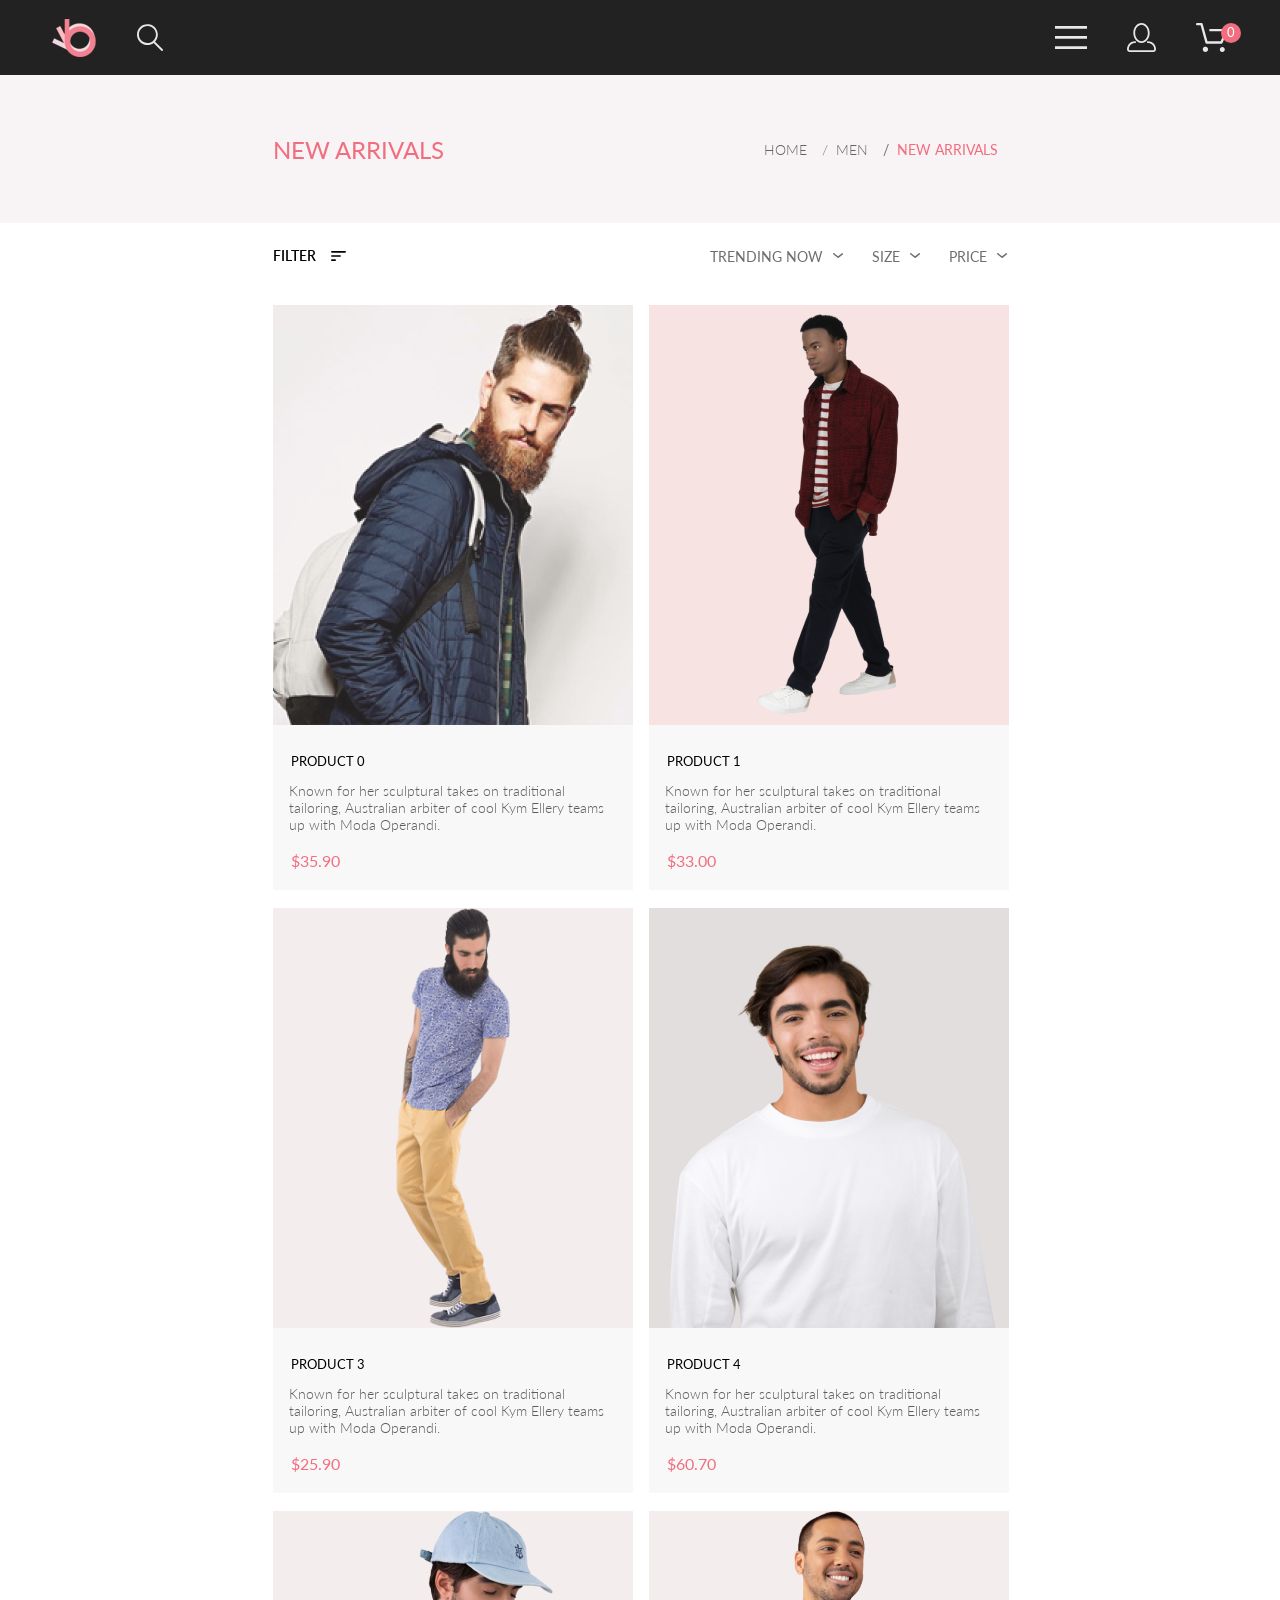
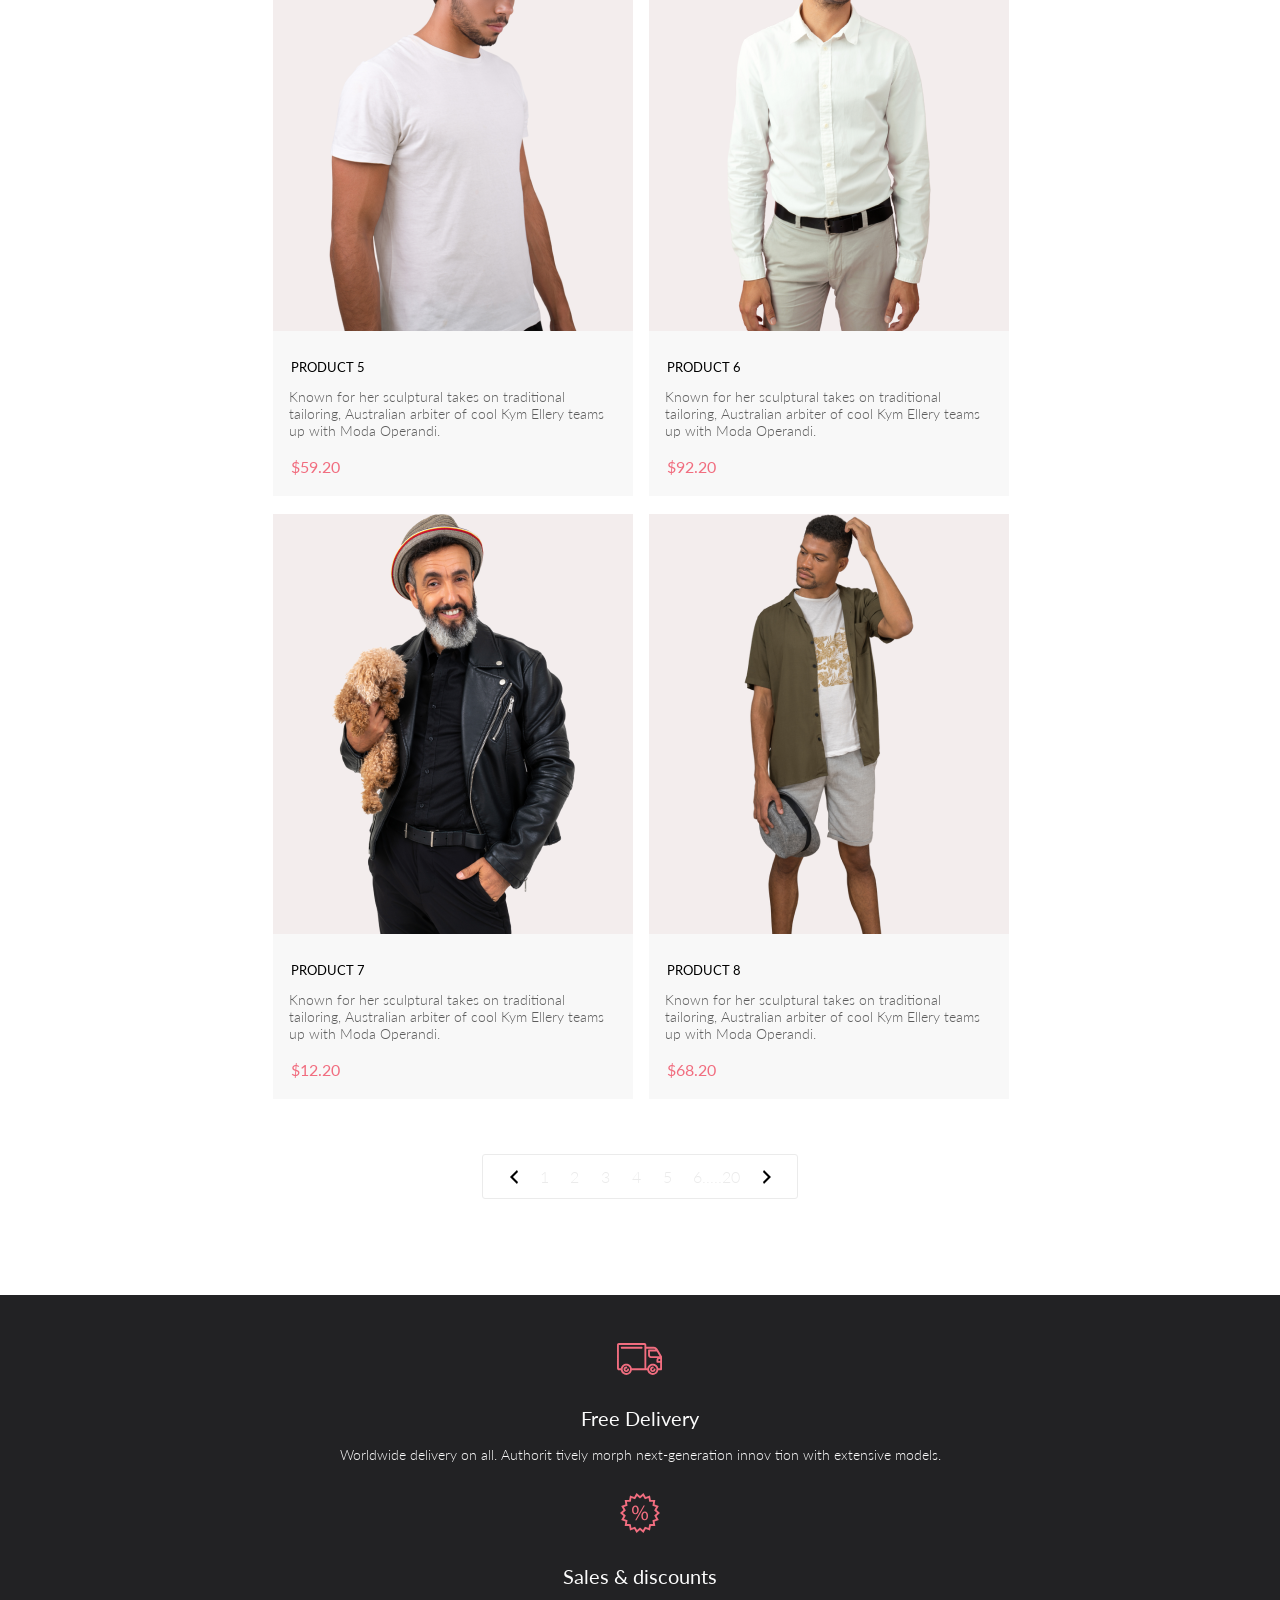
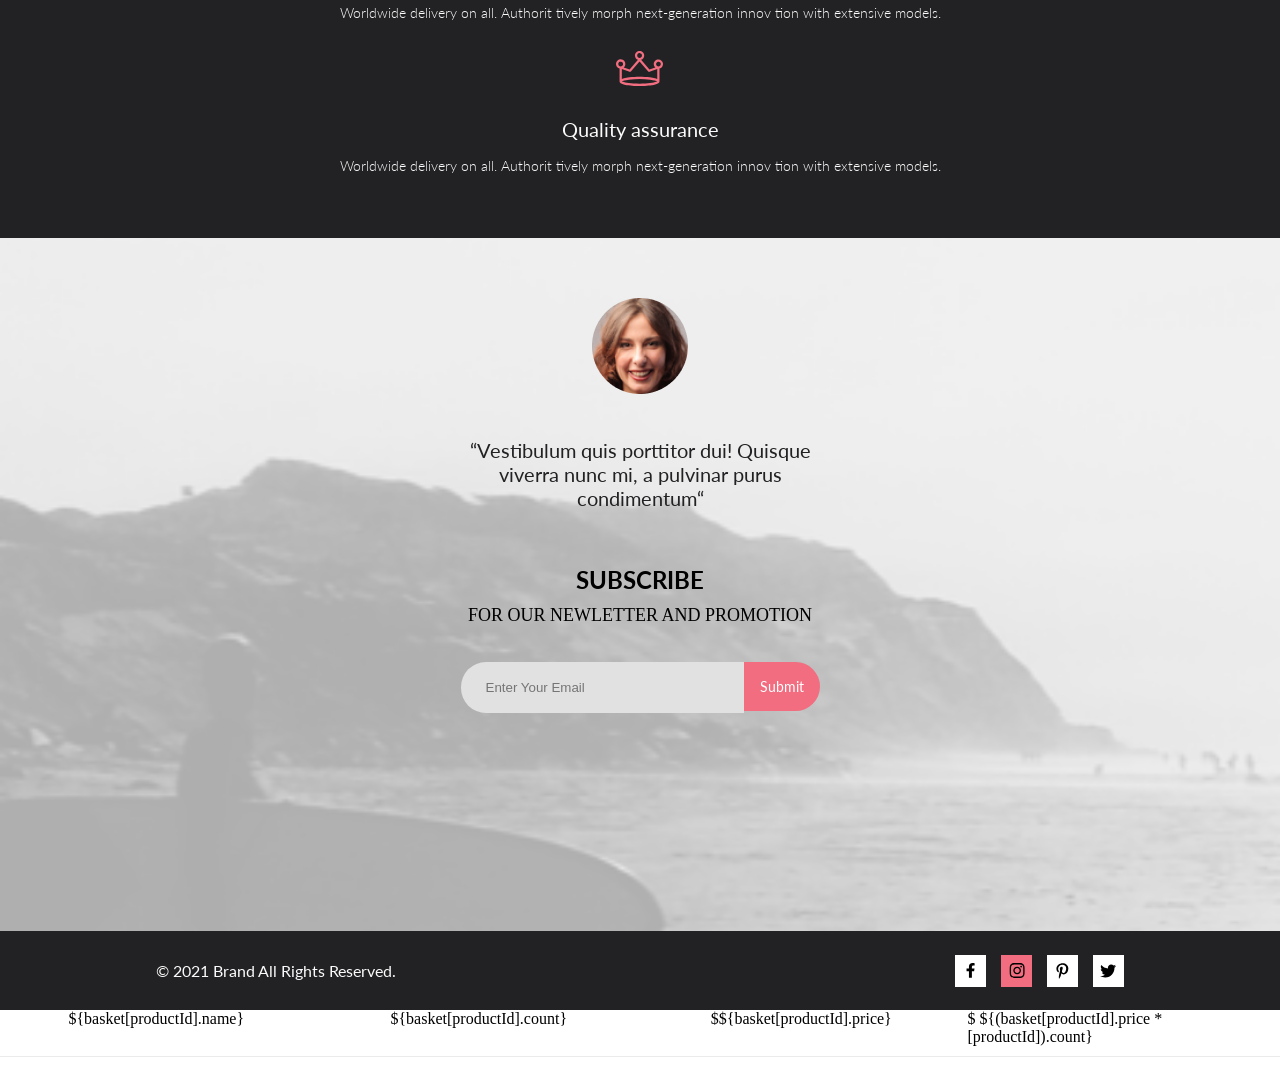
==== commit f056b4fe: "init: purchases list" ====
--- a/lesson-4/catalog.html
+++ b/lesson-4/catalog.html
@@ -76,7 +76,7 @@
     </div>
     <main class="container main_catalog">
         <div class="main__list">
-            <div class="main__card" data-id="1Product 0" data-price="52.20">
+            <div class="main__card" data-id="1" data-name="Product 0" data-price="35.90">
                 <img src="images/main_bags.png" alt="main_bags">
                 <div class="featuredImgDark">
                     <button class="card-button">
@@ -84,7 +84,7 @@
                         <div class="button-text">Add to Cart</div>
                     </button>
                 </div>
-                <div class="main__card_header" data-id="1" data-name="Product 0" data-price="35.90">Product 0</div>
+                <div class="main__card_header">Product 0</div>
                 <div class="main__card_description">Known for her sculptural takes on traditional tailoring, Australian
                     arbiter of cool Kym Ellery teams up with Moda Operandi.</div>
                 <div class="item_description main__card_price">$52.00</div>
@@ -273,4 +273,16 @@
     </footer>
 </body>
 
-</html>+</html>
+<div class="basketRow" data-product="${productId}">
+    <div>${basket[productId].name}</div>
+    <div>
+        <span class="productCount">${basket[productId].count}</span>
+    </div>
+    <div>$${basket[productId].price}</div>
+    <div>
+        $<span class="productTotalRow">
+            ${(basket[productId].price * [productId]).count}
+        </span>
+    </div>
+</div>
